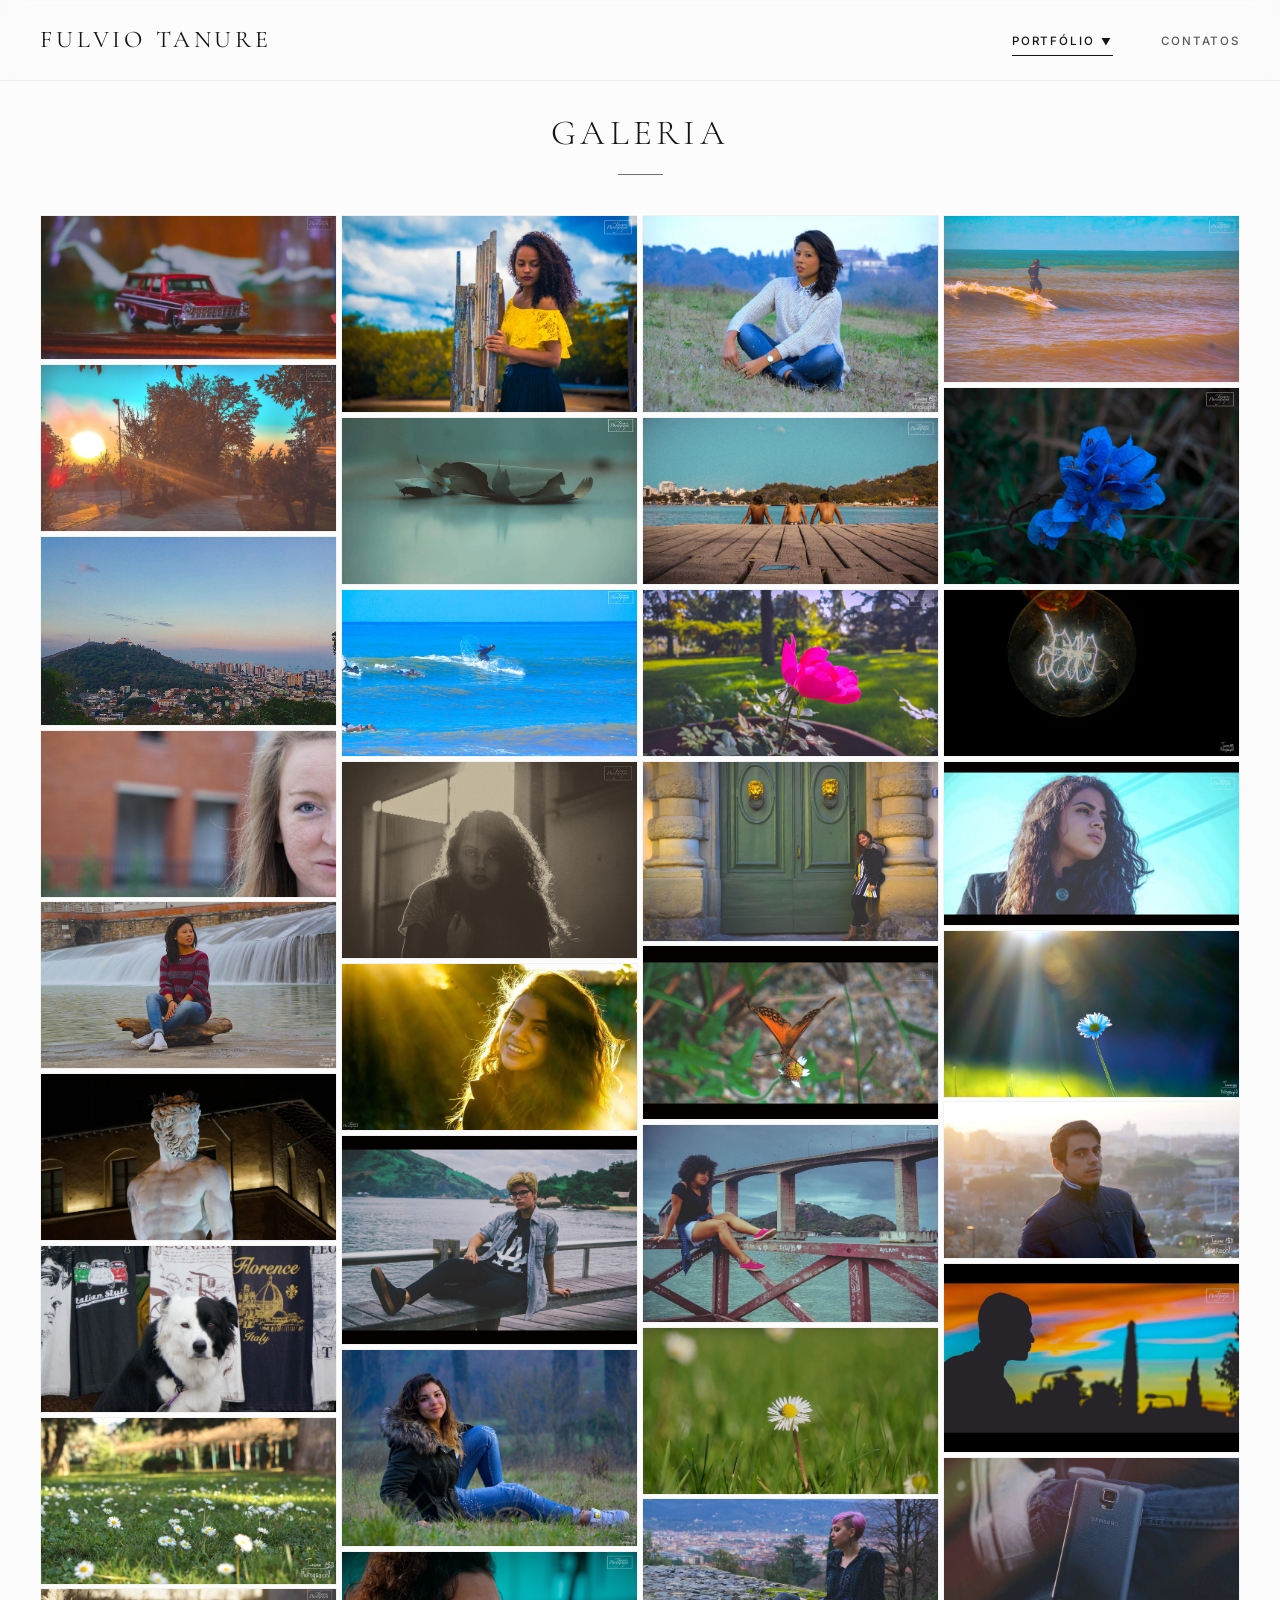
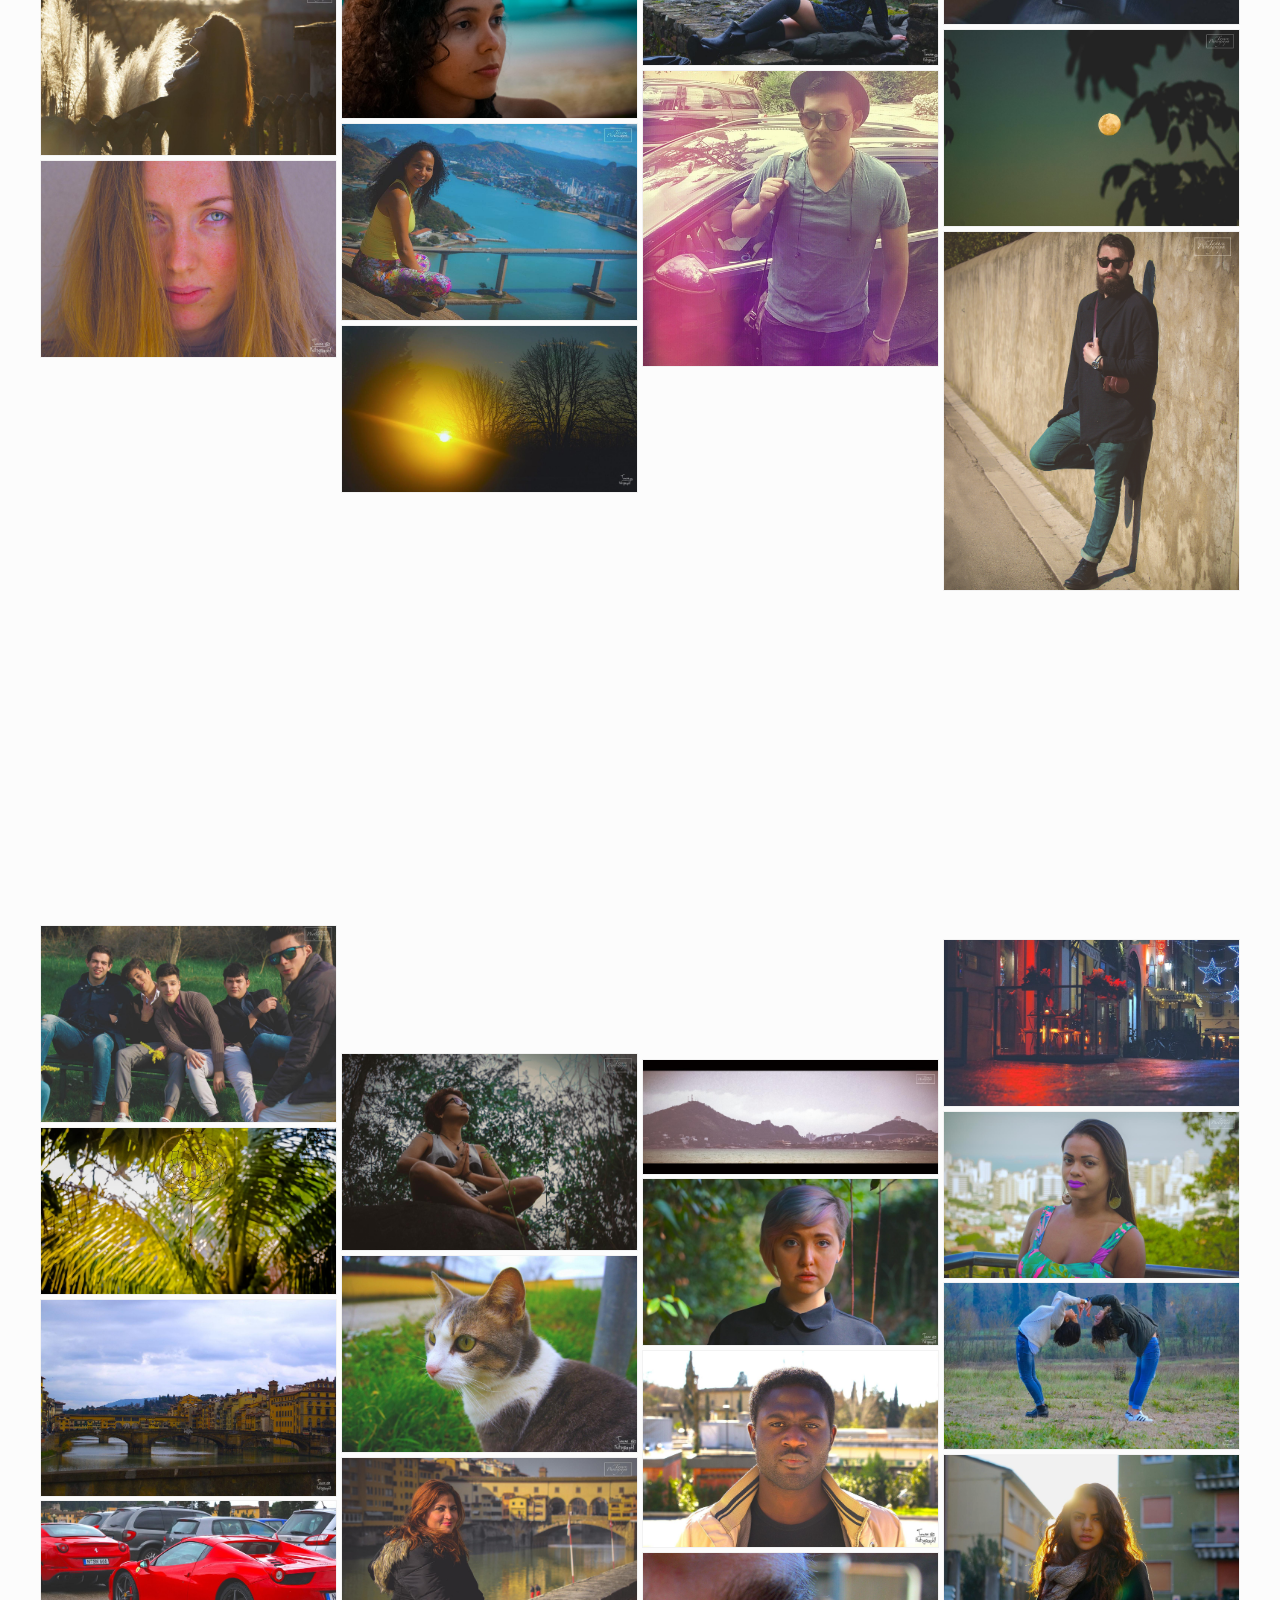
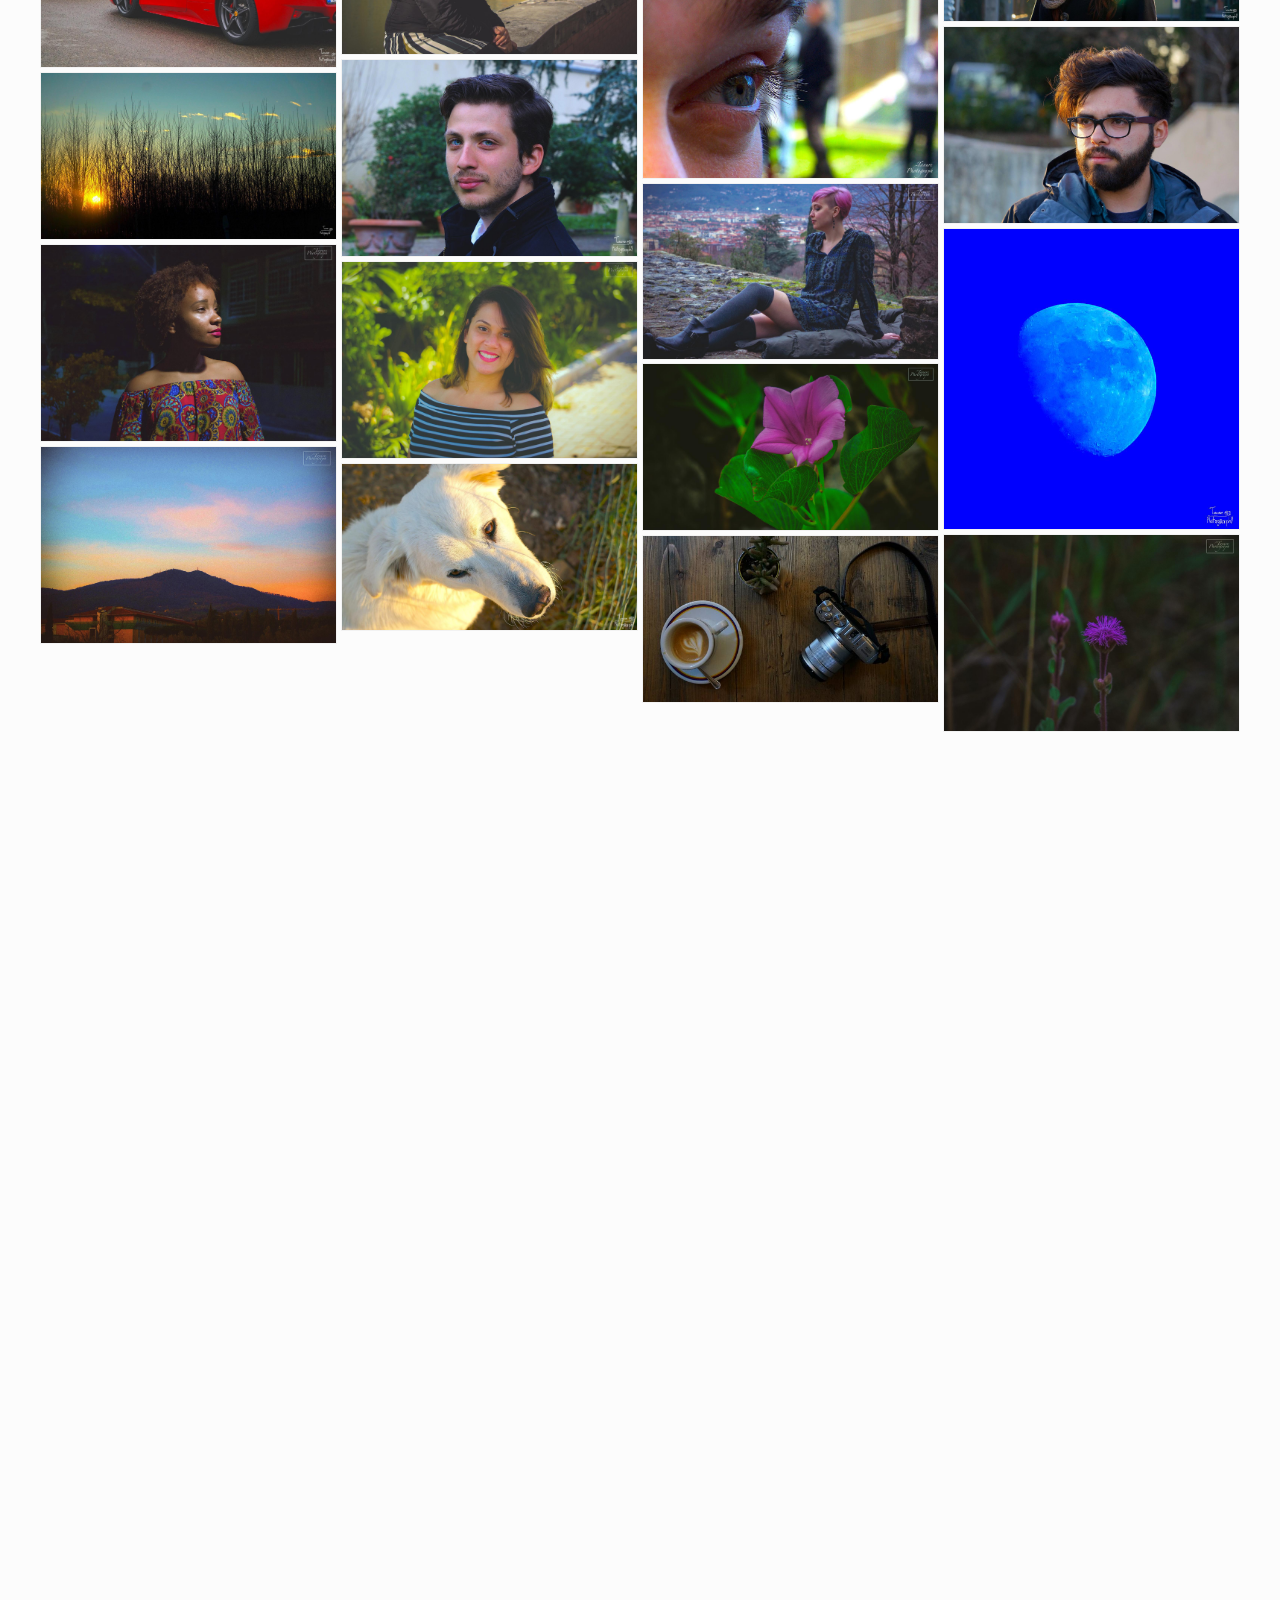
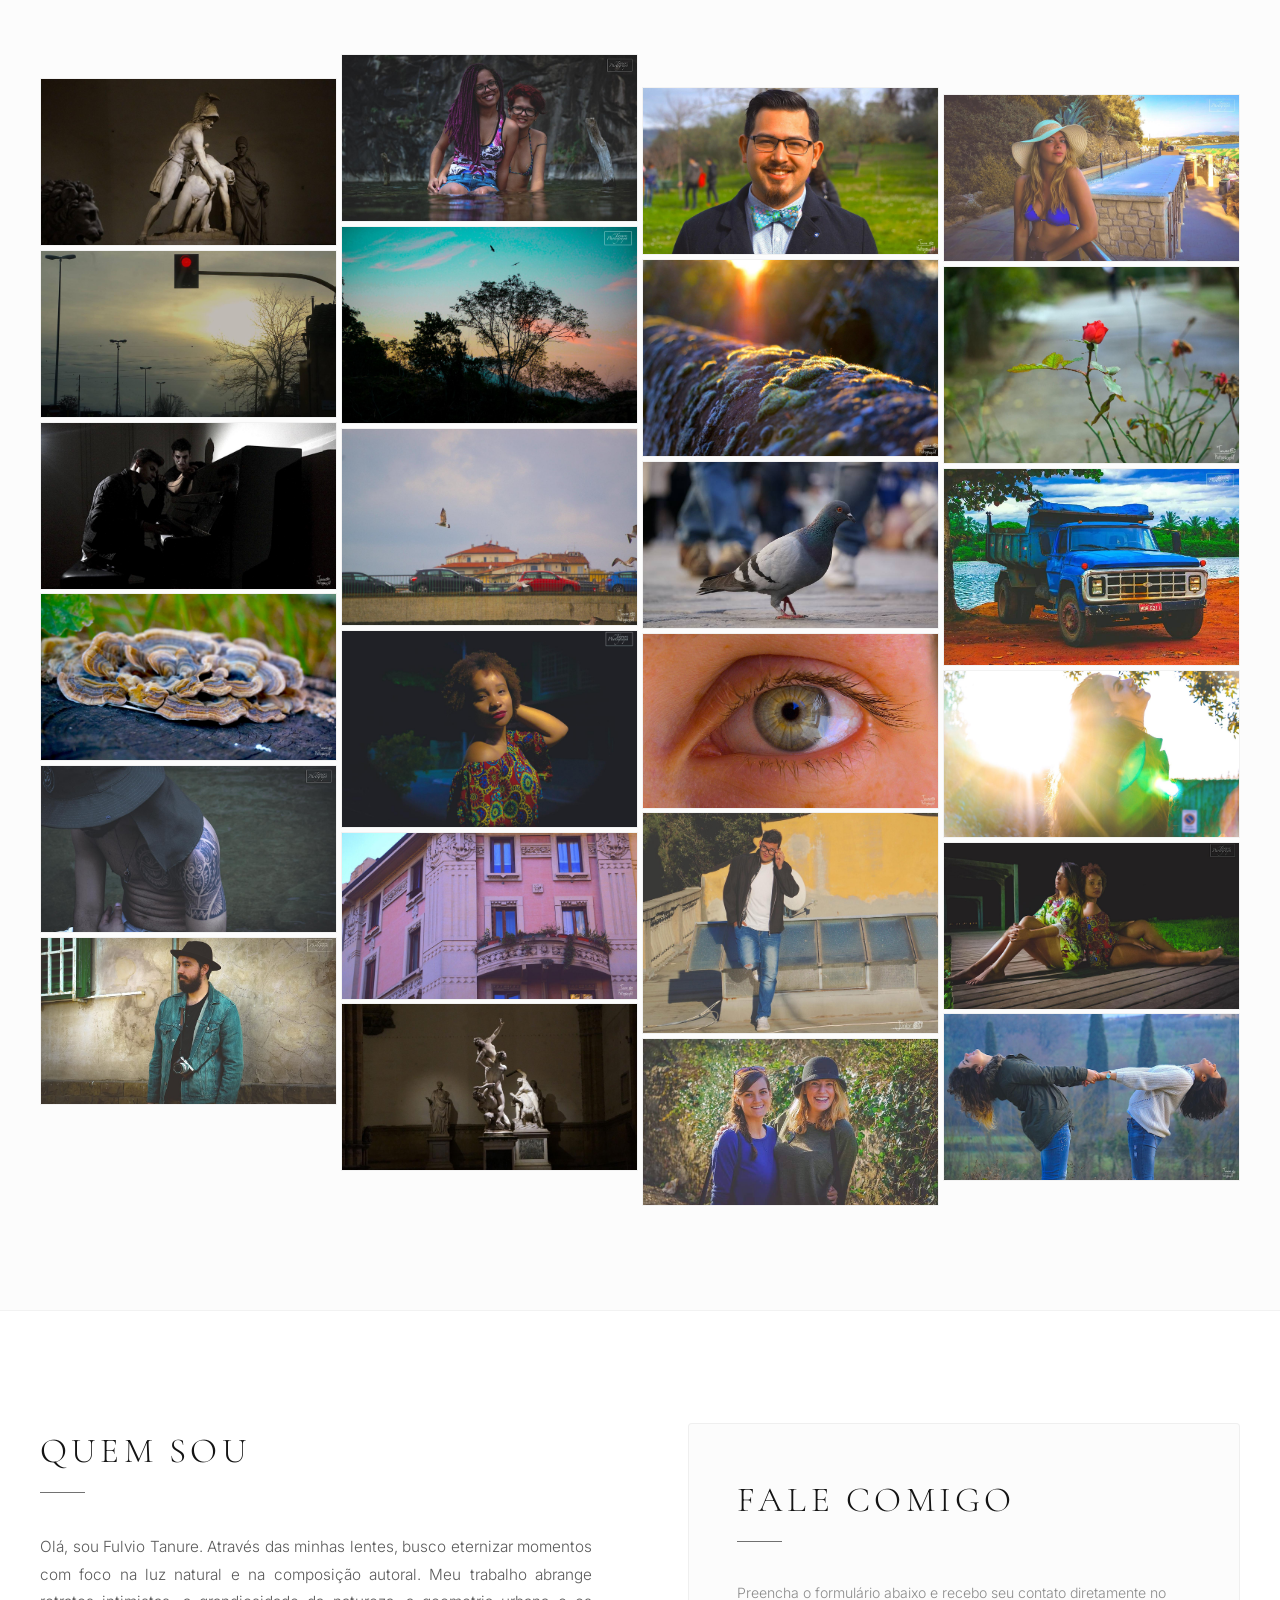
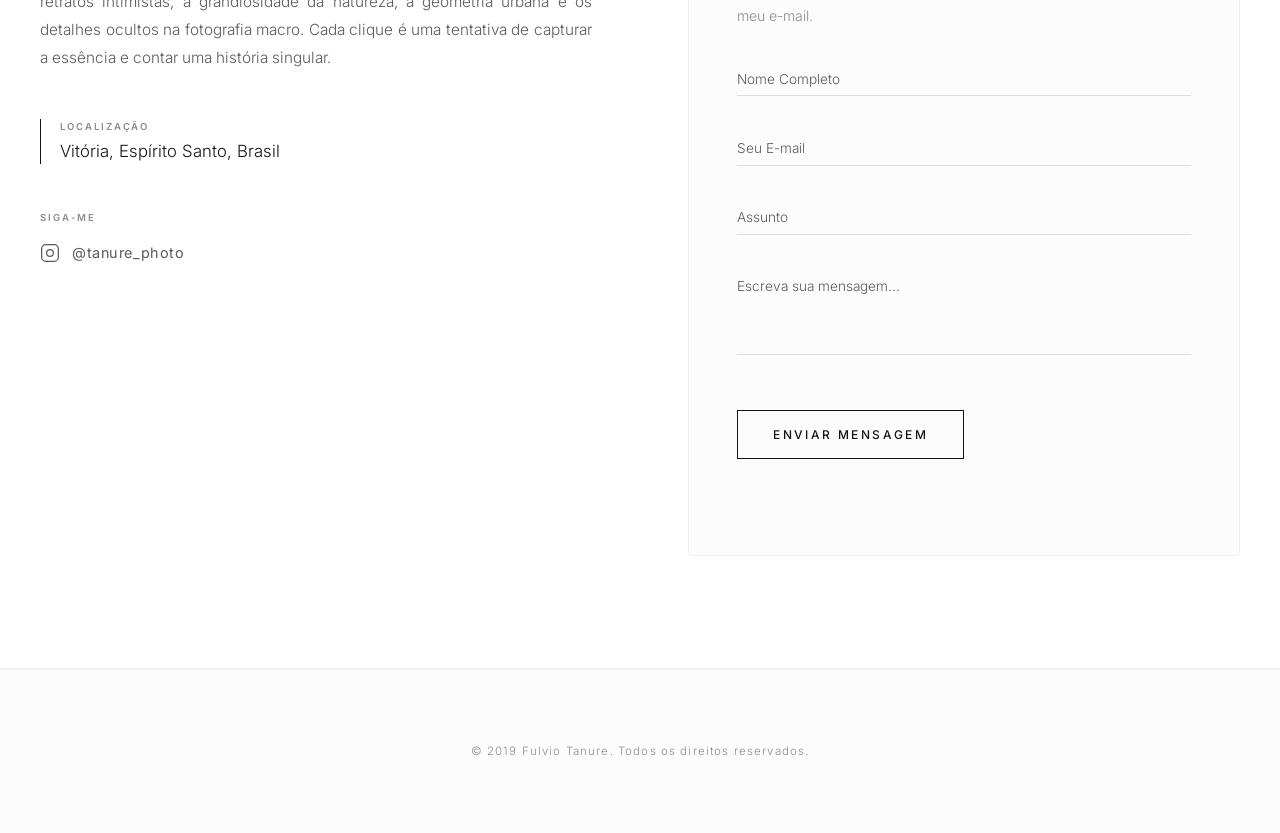
==== PAGINAS/SITE_FOTO/index.html @ 43467696 "feat: initialize portfolio site with photo collections, project assets, and core web pages" ====
<!DOCTYPE html>
<html lang="pt-BR">
<head>
  <meta charset="UTF-8">
  <meta name="viewport" content="width=device-width, initial-scale=1.0">

  <meta name="description" content="Fulvio Tanure | Portfólio de Fotografia — Retratos ao ar livre, ensaios fotográficos e cenas autorais. Fotógrafo profissional em Vitória, Espírito Santo, Brasil.">
  <meta name="keywords" content="fotografia, fulvio tanure, portfolio, retratos externos, ensaio fotográfico, cenas urbanas, natureza, macro, fotógrafo profissional, vitoria, espirito santo">
  <meta name="author" content="Fulvio Tanure">
  <title>Fulvio Tanure | Fotografia</title>
  <link rel="canonical" href="https://fulviotanure.com.br/foto/">

  <!-- Open Graph / Facebook -->
  <meta property="og:type" content="website">
  <meta property="og:url" content="https://fulviotanure.com.br/foto/">
  <meta property="og:title" content="Fulvio Tanure | Portfólio de Fotografia">
  <meta property="og:description" content="Retratos ao ar livre, ensaios fotográficos e cenas autorais em Vitória, Espírito Santo, Brasil.">
  <meta property="og:image" content="https://fulviotanure.com.br/foto/CENAS/arquitetura_moderna_vidro.jpg">

  <!-- Twitter -->
  <meta property="twitter:card" content="summary_large_image">
  <meta property="twitter:url" content="https://fulviotanure.com.br/foto/">
  <meta property="twitter:title" content="Fulvio Tanure | Portfólio de Fotografia">
  <meta property="twitter:description" content="Retratos ao ar livre, ensaios fotográficos e cenas autorais em Vitória, Espírito Santo, Brasil.">
  <meta property="twitter:image" content="https://fulviotanure.com.br/foto/CENAS/arquitetura_moderna_vidro.jpg">

  <!-- Structured Data (JSON-LD) -->
  <script type="application/ld+json">
  {
    "@context": "https://schema.org",
    "@type": "LocalBusiness",
    "name": "Fulvio Tanure | Fotografia",
    "image": "https://fulviotanure.com.br/foto/LOGO.png",
    "url": "https://fulviotanure.com.br/foto/",
    "telephone": "",
    "address": {
      "@type": "PostalAddress",
      "addressLocality": "Vitória",
      "addressRegion": "ES",
      "addressCountry": "BR"
    },
    "geo": {
      "@type": "GeoCoordinates",
      "latitude": -20.3155,
      "longitude": -40.3128
    },
    "sameAs": [
      "https://www.instagram.com/tanure_photo"
    ]
  }
  </script>
  
  <link rel="stylesheet" href="styles.css">
  <link rel="icon" type="image/png" href="LOGO.png">
</head>
<body>



  <!-- Header Fixo com Efeito Glassmorphism Claro -->
  <header>
    <div class="container nav-container">
      <div class="logo-group">
        <div class="logo-text-group">
          <a href="#portfolio" class="logo">FULVIO TANURE</a>
        </div>
      </div>
      
      <!-- Navegação Principal -->
      <nav>
        <ul class="nav-menu" id="navMenu">
          <li class="has-dropdown">
            <a href="#portfolio" class="nav-link active">Portfólio <span class="dropdown-icon">▼</span></a>
            <ul class="dropdown-menu">
              <li><a href="#todos" class="dropdown-link filter-btn" data-filter="todos">Galeria</a></li>
              <li><a href="#retratos" class="dropdown-link filter-btn" data-filter="retratos">Retratos</a></li>
              <li><a href="#cenas" class="dropdown-link filter-btn" data-filter="cenas">Cenas</a></li>
              <li><a href="#ensaios" class="dropdown-link filter-btn" data-filter="ensaios">Ensaios</a></li>
            </ul>
          </li>
          <li><a href="#contatos" class="nav-link">Contatos</a></li>
        </ul>
      </nav>

      <div class="menu-toggle" id="menuToggle" aria-label="Abrir Menu">
        <span></span>
        <span></span>
        <span></span>
      </div>
    </div>
  </header>


  <!-- Seção Galeria Masonry (Portfólio) -->
  <section id="portfolio" class="portfolio-section">
    <div class="container">
      <h2 id="portfolioTitle" class="section-title reveal reveal-up">GALERIA</h2>


      <!-- Container para Botão Voltar do Ensaio -->
      <div id="backButtonContainer" class="back-button-container" style="display: none;"></div>

      <!-- Grid Masonry Dinâmico -->
      <div class="gallery-grid reveal reveal-up" id="galleryGrid">
        <!-- Renderizado dinamicamente via JS -->
      </div>

      <!-- Spinner de Carregamento para Scroll Infinito -->
      <div class="spinner-container" id="spinner">
        <div class="loading-spinner"></div>
      </div>
    </div>
  </section>

  <!-- Seção Quem Sou & Contatos -->
  <section id="contatos" class="contatos-section">
    <div class="container">
      <div class="contatos-grid">
        
        <!-- Bloco de Informações -->
        <div class="info-block reveal reveal-left">
          <h2 class="section-title text-left">QUEM SOU</h2>
          <p class="bio-text">
            Olá, sou Fulvio Tanure. Através das minhas lentes, busco eternizar momentos com foco na luz natural e na composição autoral. Meu trabalho abrange retratos intimistas, a grandiosidade da natureza, a geometria urbana e os detalhes ocultos na fotografia macro. Cada clique é uma tentativa de capturar a essência e contar uma história singular.
          </p>
          <div class="contact-details">
            <div class="detail-item reveal reveal-fade" style="transition-delay: 0.1s;">
              <span class="detail-label">Localização</span>
              <span class="detail-value">Vitória, Espírito Santo, Brasil</span>
            </div>
          </div>

          <!-- Redes Sociais -->
          <div class="social-links reveal reveal-fade" style="transition-delay: 0.2s;">
            <span class="social-label">Siga-me</span>
            <div class="social-icons">
              <a href="https://www.instagram.com/tanure_photo?utm_source=qr&igsh=NGxyaXM0M2txeGo0" target="_blank" rel="noopener noreferrer" class="social-icon" aria-label="Instagram de Fulvio Tanure" id="link-instagram">
                <svg xmlns="http://www.w3.org/2000/svg" viewBox="0 0 24 24" fill="none" stroke="currentColor" stroke-width="1.5" stroke-linecap="round" stroke-linejoin="round">
                  <rect x="2" y="2" width="20" height="20" rx="5" ry="5"/>
                  <circle cx="12" cy="12" r="4"/>
                  <circle cx="17.5" cy="6.5" r="0.5" fill="currentColor" stroke="none"/>
                </svg>
                <span>@tanure_photo</span>
              </a>
            </div>
          </div>
        </div>

        <!-- Bloco do Formulário de Contato -->
        <div class="form-block reveal reveal-right">
          <h2 class="section-title text-left">FALE COMIGO</h2>
          <p class="form-intro">Preencha o formulário abaixo e recebo seu contato diretamente no meu e-mail.</p>
          <form id="contactForm" class="contact-form">
            <div class="form-group">
              <input type="text" id="name" name="name" required placeholder=" ">
              <label for="name">Nome Completo</label>
            </div>
            <div class="form-group">
              <input type="email" id="email" name="email" required placeholder=" ">
              <label for="email">Seu E-mail</label>
            </div>
            <div class="form-group">
              <input type="text" id="subject" name="subject" required placeholder=" ">
              <label for="subject">Assunto</label>
            </div>
            <div class="form-group">
              <textarea id="message" name="message" rows="4" required placeholder=" "></textarea>
              <label for="message">Escreva sua mensagem...</label>
            </div>
            <button type="submit" class="btn-submit">Enviar Mensagem</button>
            <div id="formFeedback" class="form-feedback"></div>
          </form>
        </div>

      </div>
    </div>
  </section>

  <!-- Rodapé Minimalista -->
  <footer>
    <div class="container footer-container">
      <p class="copyright">&copy; 2019 Fulvio Tanure. Todos os direitos reservados.</p>
    </div>
  </footer>

  <!-- Lightbox de Visualização Imersiva Fullscreen -->
  <div id="lightbox" class="lightbox" aria-hidden="true" role="dialog" aria-label="Visualizador de imagem">
    <button class="lightbox-close" aria-label="Fechar lightbox">&times;</button>
    <button class="lightbox-prev" aria-label="Imagem anterior">&#8249;</button>
    <button class="lightbox-next" aria-label="Próxima imagem">&#8250;</button>
    
    <div class="lightbox-content">
      <div class="lightbox-image-wrapper">
        <img src="" alt="" class="lightbox-img">
      </div>
      <div class="lightbox-caption-panel">
        <h3 class="lightbox-caption">Título da Imagem</h3>
        <p class="lightbox-meta">Categoria • 1 de 194</p>
      </div>
    </div>
  </div>

  <!-- Success Modal (Web3Forms AJAX submission feedback) -->
  <div id="successModal" class="success-modal-overlay" aria-hidden="true" role="dialog" aria-labelledby="modalTitle">
    <div class="success-modal-card">
      <div class="success-modal-icon">
        <svg xmlns="http://www.w3.org/2000/svg" width="36" height="36" viewBox="0 0 24 24" fill="none" stroke="currentColor" stroke-width="2" stroke-linecap="round" stroke-linejoin="round">
          <path d="M22 11.08V12a10 10 0 1 1-5.93-9.14"></path>
          <polyline points="22 4 12 14.01 9 11.01"></polyline>
        </svg>
      </div>
      <h3 id="modalTitle">Muito Obrigado!</h3>
      <p id="modalMessage">Sua mensagem foi enviada com sucesso! Entrarei em contato em breve.</p>
      <button type="button" id="closeModalBtn" class="btn-close-modal">Fechar</button>
    </div>
  </div>

  <!-- Banco de dados de fotos e motor JavaScript -->
  <script src="photos_data.js"></script>
  <script src="app.js"></script>
</body>
</html>
---- PAGINAS/SITE_FOTO/styles.css ----
/* 
  FULVIO TANURE | FOTOGRAFIA - Premium Minimalist Museum Light Stylesheet
  Typography: Cormorant Garamond (Serif) & Inter (Sans-serif)
*/

@import url('https://fonts.googleapis.com/css2?family=Cormorant+Garamond:ital,wght@0,300;0,400;0,500;1,300;1,400&family=Inter:wght@300;400;500;600&display=swap');

:root {
  --bg-primary: #fcfcfc;      /* Pure Gallery White */
  --bg-secondary: #ffffff;    /* Solid White */
  --bg-lightbox: rgba(255, 255, 255, 0.98);
  
  --text-primary: #141414;    /* Slate Dark Charcoal */
  --text-secondary: #5a5a5a;  /* Medium Muted Graphite */
  --text-muted: #8c8c8c;      /* Fine Light Gray */
  
  --accent: #141414;          /* Pure Minimalist Slate Black Accent */
  --accent-rgb: 20, 20, 20;
  
  --font-serif: 'Cormorant Garamond', serif;
  --font-sans: 'Inter', sans-serif;
  
  --transition-smooth: all 0.7s cubic-bezier(0.16, 1, 0.3, 1);
  --transition-fast: all 0.25s cubic-bezier(0.25, 0.46, 0.45, 0.94);
  
  --border-thin: 1px solid rgba(0, 0, 0, 0.05);
  --border-accent: 1px solid rgba(20, 20, 20, 0.2);
}

/* --- CSS Reset --- */
*, *::before, *::after {
  box-sizing: border-box;
  margin: 0;
  padding: 0;
}

html {
  scroll-behavior: smooth;
  background-color: var(--bg-primary);
  color: var(--text-primary);
  font-family: var(--font-sans);
  -webkit-font-smoothing: antialiased;
  -moz-osx-font-smoothing: grayscale;
}

body {
  overflow-x: hidden;
  line-height: 1.6;
  font-weight: 300;
}

a {
  color: inherit;
  text-decoration: none;
  transition: var(--transition-fast);
}

ul {
  list-style: none;
}



/* --- Scroll-Reveal Motion Animations --- */
.reveal {
  opacity: 0;
  transition: opacity 0.45s cubic-bezier(0.25, 0.46, 0.45, 0.94), 
              transform 0.45s cubic-bezier(0.25, 0.46, 0.45, 0.94);
  will-change: transform, opacity;
}

.reveal-up {
  transform: translateY(15px);
}

.reveal-left {
  transform: translateX(-35px);
}

.reveal-right {
  transform: translateX(35px);
}

.reveal-fade {
  transform: translateY(0);
}

.reveal.reveal-active {
  opacity: 1 !important;
  transform: translate(0, 0) !important;
}

/* --- Layout Container --- */
.container {
  width: 100%;
  max-width: 1600px;
  margin: 0 auto;
  padding: 0 2.5rem;
}

@media (max-width: 768px) {
  .container {
    padding: 0 1.5rem;
  }
}

/* --- Typography --- */
h1, h2, h3, h4 {
  font-family: var(--font-serif);
  font-weight: 300;
  letter-spacing: 0.04em;
}

.section-title {
  font-size: 2.2rem;
  text-align: center;
  margin-bottom: 2.5rem;
  letter-spacing: 0.12em;
  color: var(--text-primary);
  position: relative;
}

.section-title::after {
  content: '';
  display: block;
  width: 45px;
  height: 1px;
  background-color: var(--accent);
  margin: 0.8rem auto 0;
  opacity: 0.6;
}

.text-left {
  text-align: left !important;
}

.text-left::after {
  margin: 0.8rem 0 0 !important;
}

/* --- Header & Navigation --- */
header {
  position: fixed;
  top: 0;
  left: 0;
  width: 100%;
  z-index: 1000;
  border-bottom: var(--border-thin);
  background-color: rgba(252, 252, 252, 0.8);
  backdrop-filter: blur(14px);
  -webkit-backdrop-filter: blur(14px);
  transition: var(--transition-smooth);
}

header.scrolled {
  background-color: rgba(255, 255, 255, 0.95);
  padding: 0.6rem 0;
  box-shadow: 0 5px 20px rgba(0, 0, 0, 0.02);
}

.nav-container {
  display: flex;
  justify-content: space-between;
  align-items: center;
  height: 80px;
  transition: var(--transition-smooth);
}

header.scrolled .nav-container {
  height: 60px;
}

.logo-group {
  display: flex;
  flex-direction: row;
  align-items: center;
  gap: 0.75rem;
  line-height: 1.1;
}

.logo-group > .back-link {
  display: inline-flex;
  align-items: center;
  justify-content: center;
  width: 32px;
  height: 32px;
  border: 1px solid rgba(20, 20, 20, 0.08);
  border-radius: 50%;
  color: var(--text-secondary);
  background-color: rgba(255, 255, 255, 0.5);
  transition: var(--transition-fast);
  flex-shrink: 0;
}

.logo-group > .back-link svg {
  width: 12px;
  height: 12px;
  stroke: currentColor;
  transition: transform 0.25s cubic-bezier(0.25, 0.46, 0.45, 0.94);
}

.logo-group > .back-link:hover {
  color: var(--text-primary);
  border-color: rgba(20, 20, 20, 0.25);
  background-color: rgba(255, 255, 255, 0.95);
  box-shadow: 0 4px 12px rgba(0, 0, 0, 0.03);
}

.logo-group > .back-link:hover svg {
  transform: translateX(-2px);
}

.logo-group > .logo-text-group {
  display: flex;
  flex-direction: column;
  line-height: 1.1;
}

.logo {
  font-family: var(--font-serif);
  font-size: 1.5rem;
  font-weight: 400;
  letter-spacing: 0.16em;
  color: var(--text-primary);
  text-decoration: none;
}

.logo-sub {
  font-size: 0.58rem;
  font-weight: 600;
  letter-spacing: 0.44em;
  color: var(--accent);
  margin-top: 0.15rem;
}

.nav-menu {
  display: flex;
  gap: 3rem;
}

.nav-link {
  font-size: 0.72rem;
  font-weight: 500;
  letter-spacing: 0.16em;
  text-transform: uppercase;
  color: var(--text-secondary);
  position: relative;
  padding: 0.5rem 0;
}

.nav-link:hover {
  color: var(--text-primary);
}

.nav-link::after {
  content: '';
  position: absolute;
  bottom: 0;
  left: 0;
  width: 100%;
  height: 1px;
  background-color: var(--accent);
  transform: scaleX(0);
  transform-origin: right;
  transition: transform 0.45s cubic-bezier(0.16, 1, 0.3, 1);
}

.nav-link:hover::after,
.nav-link.active::after {
  transform: scaleX(1);
  transform-origin: left;
}

.nav-link.active {
  color: var(--accent);
}

/* Dropdown Menu */
.has-dropdown {
  position: relative;
}

.dropdown-icon {
  font-size: 0.6rem;
  margin-left: 2px;
  vertical-align: middle;
}

.dropdown-menu {
  position: absolute;
  top: 100%;
  left: 50%;
  transform: translateX(-50%) translateY(10px);
  background: rgba(255, 255, 255, 0.95);
  backdrop-filter: blur(10px);
  -webkit-backdrop-filter: blur(10px);
  border: 1px solid rgba(0, 0, 0, 0.05);
  border-radius: 8px;
  box-shadow: 0 10px 25px rgba(0,0,0,0.05);
  padding: 0.5rem 0;
  min-width: 140px;
  opacity: 0;
  visibility: hidden;
  transition: all 0.3s cubic-bezier(0.16, 1, 0.3, 1);
  display: flex;
  flex-direction: column;
}

.has-dropdown:hover .dropdown-menu {
  opacity: 1;
  visibility: visible;
  transform: translateX(-50%) translateY(0);
}

.dropdown-link {
  display: block;
  padding: 0.6rem 1.5rem;
  color: var(--text-secondary);
  text-decoration: none;
  font-size: 0.72rem;
  font-weight: 500;
  letter-spacing: 0.16em;
  text-transform: uppercase;
  text-align: center;
  transition: background-color 0.2s, color 0.2s;
  background: none;
  border: none;
  width: 100%;
  cursor: pointer;
}

.dropdown-link:hover,
.dropdown-link.active {
  background-color: rgba(0, 0, 0, 0.02);
  color: var(--accent);
}

/* Mobile Menu Toggle button */
.menu-toggle {
  display: none;
  flex-direction: column;
  justify-content: space-between;
  width: 22px;
  height: 13px;
  cursor: pointer;
}

.menu-toggle span {
  display: block;
  width: 100%;
  height: 1.5px;
  background-color: var(--text-primary);
  transition: var(--transition-fast);
}

/* --- Hero Section (Full-Screen Carousel Layout) --- */
.hero-section {
  position: relative;
  height: 100vh;
  width: 100%;
  display: flex;
  align-items: center;
  justify-content: center;
  overflow: hidden;
  background-color: #000000;
}

.hero-showcase-side {
  position: absolute;
  top: 0;
  left: 0;
  width: 100%;
  height: 100%;
  z-index: 1;
  opacity: 0;
  animation: fade-in-showcase 1.5s cubic-bezier(0.16, 1, 0.3, 1) 0.2s forwards;
}

@keyframes fade-in-showcase {
  to {
    opacity: 1;
  }
}

.showcase-frame {
  position: relative;
  width: 100%;
  height: 100%;
  overflow: hidden;
  background-color: #000000;
}

/* Dark overlay overlayed on top of slide images for premium readability and contrast */
.showcase-frame::after {
  content: '';
  position: absolute;
  top: 0;
  left: 0;
  width: 100%;
  height: 100%;
  background: linear-gradient(to bottom, rgba(0, 0, 0, 0.35) 0%, rgba(0, 0, 0, 0.5) 100%);
  z-index: 3;
  pointer-events: none;
}

.showcase-slide {
  position: absolute;
  top: 0;
  left: 0;
  width: 100%;
  height: 100%;
  background-size: cover;
  background-position: center;
  opacity: 0;
  transform: scale(1.05);
  transition: opacity 1.5s cubic-bezier(0.16, 1, 0.3, 1), 
              transform 1.5s cubic-bezier(0.16, 1, 0.3, 1);
  z-index: 1;
}

.showcase-slide.active {
  opacity: 1;
  transform: scale(1.0);
  z-index: 2;
}

/* Hero Content Layer */
.hero-container {
  position: relative;
  z-index: 10;
  height: 100%;
  display: flex;
  align-items: center;
  justify-content: center;
}

.hero-split {
  display: flex;
  align-items: center;
  justify-content: center;
  width: 100%;
  height: 100%;
  text-align: center;
}

.hero-text-side {
  max-width: 800px;
  display: flex;
  flex-direction: column;
  align-items: center;
  justify-content: center;
  text-align: center;
}

.hero-title {
  font-size: 5.5rem;
  letter-spacing: 0.15em;
  margin-bottom: 1.5rem;
  font-weight: 300;
  line-height: 1.1;
  opacity: 0;
  transform: translateY(30px);
  animation: fade-up-hero 1.2s cubic-bezier(0.16, 1, 0.3, 1) 0.3s forwards;
  color: #ffffff;
  text-shadow: 0 4px 15px rgba(0, 0, 0, 0.4);
}

@media (max-width: 1200px) {
  .hero-title {
    font-size: 4.2rem;
  }
}

@media (max-width: 768px) {
  .hero-title {
    font-size: 3rem;
    letter-spacing: 0.1em;
  }
}

.hero-subtitle {
  font-size: 1.35rem;
  font-family: var(--font-serif);
  line-height: 1.6;
  letter-spacing: 0.08em;
  color: #fafafa;
  margin-bottom: 3rem;
  max-width: 650px;
  opacity: 0;
  transform: translateY(20px);
  animation: fade-up-hero 1.2s cubic-bezier(0.16, 1, 0.3, 1) 0.6s forwards;
  text-shadow: 0 2px 10px rgba(0, 0, 0, 0.4);
}

@media (max-width: 768px) {
  .hero-subtitle {
    font-size: 1.1rem;
    padding: 0 1rem;
  }
}

.hero-cta {
  opacity: 0;
  transform: translateY(20px);
  animation: fade-up-hero 1.2s cubic-bezier(0.16, 1, 0.3, 1) 0.9s forwards;
}

@keyframes fade-up-hero {
  to {
    opacity: 1;
    transform: none;
  }
}

/* Custom styled CTA button for Hero Section Overlay */
.hero-text-side .btn-primary {
  display: inline-block;
  padding: 0.95rem 2.4rem;
  border: 1px solid #ffffff;
  color: #ffffff;
  font-size: 0.72rem;
  letter-spacing: 0.22em;
  text-transform: uppercase;
  transition: var(--transition-fast);
  background: transparent;
  text-shadow: 0 2px 4px rgba(0, 0, 0, 0.1);
  box-shadow: 0 4px 15px rgba(0, 0, 0, 0.1);
}

.hero-text-side .btn-primary:hover {
  background-color: #ffffff;
  color: #000000;
  box-shadow: 0 10px 30px rgba(255, 255, 255, 0.15);
  text-shadow: none;
}

/* White styled scroll indicator for visibility on dark overlay background */
.scroll-indicator {
  position: absolute;
  bottom: 2rem;
  left: 50%;
  transform: translateX(-50%);
  z-index: 10;
  opacity: 0.7;
  transition: opacity 0.3s;
}

.scroll-indicator:hover {
  opacity: 1;
}

.mouse-icon {
  display: block;
  width: 20px;
  height: 32px;
  border: 1px solid rgba(255, 255, 255, 0.7);
  border-radius: 10px;
  position: relative;
}

.mouse-wheel {
  display: block;
  width: 2px;
  height: 6px;
  background-color: #ffffff;
  border-radius: 1px;
  position: absolute;
  top: 6px;
  left: 50%;
  transform: translateX(-50%);
  animation: scroll-wheel 1.8s infinite;
}

@keyframes scroll-wheel {
  0% {
    top: 6px;
    opacity: 1;
  }
  50% {
    top: 14px;
    opacity: 0;
  }
  100% {
    top: 6px;
    opacity: 1;
  }
}

@keyframes scroll-wheel {
  0% {
    top: 6px;
    opacity: 1;
  }
  50% {
    top: 14px;
    opacity: 0;
  }
  100% {
    top: 6px;
    opacity: 1;
  }
}

/* --- Portfólio Section --- */
.portfolio-section {
  padding: 6.5rem 0;
  background-color: var(--bg-primary);
  border-top: var(--border-thin);
}

/* Filters Menu */
.filter-wrapper {
  margin-bottom: 4rem;
  overflow-x: auto;
  scrollbar-width: none;
}

.filter-wrapper::-webkit-scrollbar {
  display: none;
}

.filter-menu {
  display: flex;
  justify-content: center;
  gap: 1.5rem;
  padding: 0.5rem 0;
  min-width: max-content;
  margin: 0 auto;
}

.filter-btn {
  background: none;
  border: none;
  color: var(--text-secondary);
  font-family: var(--font-sans);
  font-size: 0.72rem;
  font-weight: 500;
  letter-spacing: 0.16em;
  text-transform: uppercase;
  padding: 0.6rem 1.3rem;
  cursor: pointer;
  transition: var(--transition-fast);
  position: relative;
}

.filter-btn::after {
  content: '';
  position: absolute;
  bottom: 0;
  left: 0;
  width: 100%;
  height: 1px;
  background-color: var(--accent);
  transform: scaleX(0);
  transform-origin: right;
  transition: transform 0.45s cubic-bezier(0.16, 1, 0.3, 1);
}

.filter-btn:hover {
  color: var(--text-primary);
}

.filter-btn:hover::after,
.filter-btn.active::after {
  transform: scaleX(1);
  transform-origin: left;
}

.filter-btn.active {
  color: var(--accent);
}

/* Gallery Grid (Flexbox Masonry) */
.gallery-grid {
  display: flex;
  flex-direction: row;
  justify-content: center;
  align-items: flex-start;
  gap: 4px;
  width: 100%;
}

.masonry-col {
  flex: 1;
  display: flex;
  flex-direction: column;
  gap: 4px;
}

@media (max-width: 1200px) {
  .gallery-grid {
    gap: 4px;
  }
  .masonry-col {
    gap: 4px;
  }
}

@media (max-width: 768px) {
  .gallery-grid {
    gap: 4px;
  }
  .masonry-col {
    gap: 4px;
  }
}

/* Gallery Card (Light Theme) */
.gallery-item {
  display: inline-block;
  width: 100%;
  margin-bottom: 0;
  background-color: var(--bg-secondary);
  border: var(--border-thin);
  overflow: hidden;
  cursor: pointer;
  position: relative;
  transition: var(--transition-smooth);
  
  transform: translate3d(0, 0, 0);
  backface-visibility: hidden;
  -webkit-backface-visibility: hidden;
}

@media (max-width: 768px) {
  .gallery-item {
    margin-bottom: 0;
  }
}

.gallery-item:hover {
  transform: translateY(-6px);
  border-color: rgba(20, 20, 20, 0.3);
  box-shadow: 0 15px 35px rgba(0, 0, 0, 0.04);
}

.image-container {
  position: relative;
  width: 100%;
  overflow: hidden;
  background: linear-gradient(90deg, #f3f3f3 25%, #eaeaea 50%, #f3f3f3 75%);
  background-size: 200% 100%;
  animation: shimmer 1.6s infinite linear;
  transition: background 0.4s ease;
}

.image-container.loaded {
  background: none !important;
  animation: none !important;
}

@keyframes shimmer {
  0% {
    background-position: 200% 0;
  }
  100% {
    background-position: -200% 0;
  }
}

.gallery-item img {
  display: block;
  width: 100%;
  height: 100%;
  object-fit: cover;
  opacity: 0;
  transition: opacity 0.5s cubic-bezier(0.25, 0.46, 0.45, 0.94),
              transform 1.2s cubic-bezier(0.16, 1, 0.3, 1);
  transform: scale(1.01);
}

.image-container.loaded img {
  opacity: 1;
}

.gallery-item:hover img {
  transform: scale(1.04);
}

/* Minimalist caption panel revealed on hover with clean light gradient */
.item-overlay {
  position: absolute;
  bottom: 0;
  left: 0;
  width: 100%;
  padding: 1.6rem;
  background: linear-gradient(to top, rgba(255, 255, 255, 0.98) 0%, rgba(255, 255, 255, 0.5) 70%, rgba(255, 255, 255, 0) 100%);
  opacity: 0;
  transform: translateY(8px);
  transition: opacity 0.4s cubic-bezier(0.16, 1, 0.3, 1), 
              transform 0.4s cubic-bezier(0.16, 1, 0.3, 1);
  pointer-events: none;
  z-index: 2;
}

.gallery-item:hover .item-overlay {
  opacity: 1;
  transform: translateY(0);
}

.item-title {
  font-family: var(--font-serif);
  font-size: 1.2rem;
  font-weight: 400;
  color: var(--text-primary);
  margin-bottom: 0.2rem;
  letter-spacing: 0.04em;
}

.item-category {
  font-size: 0.6rem;
  font-weight: 600;
  text-transform: uppercase;
  letter-spacing: 0.16em;
  color: var(--accent);
}

/* Spinner Container */
.spinner-container {
  display: flex;
  justify-content: center;
  align-items: center;
  width: 100%;
  padding: 3rem 0 1rem;
}

.loading-spinner {
  width: 25px;
  height: 25px;
  border: 1px solid rgba(20, 20, 20, 0.15);
  border-top-color: var(--accent);
  border-radius: 50%;
  animation: spin 1s infinite linear;
}

@keyframes spin {
  to {
    transform: rotate(360deg);
  }
}

/* --- Contatos & Quem Sou Section --- */
.contatos-section {
  padding: 7rem 0;
  background-color: var(--bg-secondary);
  border-top: var(--border-thin);
  border-bottom: var(--border-thin);
}

.contatos-grid {
  display: grid;
  grid-template-columns: 1fr 1fr;
  gap: 6rem;
  align-items: start;
}

@media (max-width: 1024px) {
  .contatos-grid {
    grid-template-columns: 1fr;
    gap: 4rem;
  }
}

/* Left Column: Info Block */
.info-block {
  display: flex;
  flex-direction: column;
}

.bio-text {
  font-size: 0.96rem;
  line-height: 1.8;
  color: var(--text-secondary);
  margin-bottom: 3rem;
  text-align: justify;
}

.contact-details {
  display: flex;
  flex-direction: column;
  gap: 1.8rem;
}

.detail-item {
  display: flex;
  flex-direction: column;
  border-left: 1px solid var(--accent);
  padding-left: 1.2rem;
  transition: var(--transition-smooth);
}

.detail-label {
  font-size: 0.6rem;
  font-weight: 600;
  text-transform: uppercase;
  letter-spacing: 0.2em;
  color: var(--text-muted);
  margin-bottom: 0.2rem;
}

.detail-value {
  font-size: 1.05rem;
  color: var(--text-primary);
  font-weight: 300;
}

a.detail-value:hover {
  color: var(--accent);
  transform: translateX(4px);
}

/* Social Links */
.social-links {
  margin-top: 2.8rem;
  display: flex;
  flex-direction: column;
  gap: 1rem;
}

.social-label {
  font-size: 0.6rem;
  font-weight: 600;
  text-transform: uppercase;
  letter-spacing: 0.2em;
  color: var(--text-muted);
}

.social-icons {
  display: flex;
  flex-direction: column;
  gap: 0.8rem;
}

.social-icon {
  display: inline-flex;
  align-items: center;
  gap: 0.75rem;
  color: var(--text-secondary);
  font-size: 0.9rem;
  font-weight: 400;
  letter-spacing: 0.04em;
  transition: var(--transition-fast);
  text-decoration: none;
}

.social-icon svg {
  width: 20px;
  height: 20px;
  flex-shrink: 0;
  transition: var(--transition-fast);
}

.social-icon:hover {
  color: var(--text-primary);
  transform: translateX(4px);
}

/* Form Intro Text */
.form-intro {
  font-size: 0.88rem;
  color: var(--text-muted);
  margin-bottom: 2rem;
  line-height: 1.6;
}

/* Right Column: Form Block (Light Theme) */
.form-block {
  background-color: var(--bg-primary);
  padding: 3rem;
  border: var(--border-thin);
  border-radius: 4px;
}

@media (max-width: 480px) {
  .form-block {
    padding: 1.6rem;
  }
}

.contact-form {
  display: flex;
  flex-direction: column;
  gap: 2rem;
}

.form-group {
  position: relative;
  width: 100%;
}

.contact-form input,
.contact-form textarea {
  width: 100%;
  background: transparent;
  border: none;
  border-bottom: 1px solid rgba(0, 0, 0, 0.12);
  padding: 0.6rem 0;
  font-family: var(--font-sans);
  font-size: 0.9rem;
  color: var(--text-primary);
  outline: none;
  transition: var(--transition-fast);
}

.contact-form textarea {
  resize: none;
}

/* Floating labels */
.form-group label {
  position: absolute;
  top: 0.6rem;
  left: 0;
  font-size: 0.85rem;
  color: var(--text-secondary);
  pointer-events: none;
  transition: var(--transition-fast);
}

.contact-form input:focus ~ label,
.contact-form input:not(:placeholder-shown) ~ label,
.contact-form textarea:focus ~ label,
.contact-form textarea:not(:placeholder-shown) ~ label {
  top: -1.2rem;
  font-size: 0.65rem;
  color: var(--accent);
  letter-spacing: 0.1em;
  text-transform: uppercase;
}

.contact-form input:focus,
.contact-form textarea:focus {
  border-bottom-color: var(--accent);
}

.btn-submit {
  display: inline-block;
  padding: 1rem 2.2rem;
  background-color: transparent;
  border: 1px solid var(--text-primary);
  color: var(--text-primary);
  font-family: var(--font-sans);
  font-size: 0.75rem;
  font-weight: 500;
  letter-spacing: 0.2em;
  text-transform: uppercase;
  cursor: pointer;
  transition: var(--transition-fast);
  align-self: flex-start;
  margin-top: 1rem;
}

.btn-submit:hover {
  background-color: var(--text-primary);
  color: var(--bg-primary);
  box-shadow: 0 10px 25px rgba(0, 0, 0, 0.08);
}

.form-feedback {
  font-size: 0.85rem;
  margin-top: 1rem;
  letter-spacing: 0.05em;
  transition: var(--transition-fast);
}

.form-feedback.success {
  color: #5d7c50;
}

.form-feedback.error {
  color: #ad4b4b;
}

/* --- Footer --- */
footer {
  padding: 4.5rem 0;
  background-color: var(--bg-primary);
  border-top: var(--border-thin);
}

.footer-container {
  display: flex;
  justify-content: center;
  align-items: center;
}

.copyright {
  font-size: 0.72rem;
  letter-spacing: 0.1em;
  color: var(--text-muted);
}

/* --- Lightbox --- */
.lightbox {
  position: fixed;
  top: 0;
  left: 0;
  width: 100vw;
  height: 100vh;
  background-color: var(--bg-lightbox);
  z-index: 2000;
  display: flex;
  flex-direction: column;
  justify-content: center;
  align-items: center;
  opacity: 0;
  pointer-events: none;
  transition: opacity 0.5s cubic-bezier(0.16, 1, 0.3, 1);
  backdrop-filter: blur(15px);
  -webkit-backdrop-filter: blur(15px);
}

.lightbox.open {
  opacity: 1;
  pointer-events: auto;
}

.lightbox-content {
  position: relative;
  display: flex;
  flex-direction: column;
  width: 90%;
  height: 85%;
  justify-content: center;
  align-items: center;
  max-width: 1400px;
}

.lightbox-image-wrapper {
  position: relative;
  width: 100%;
  height: 100%;
  display: flex;
  justify-content: center;
  align-items: center;
  overflow: hidden;
}

.lightbox-img {
  max-width: 100%;
  max-height: 100%;
  object-fit: contain;
  opacity: 0;
  transform: translate3d(0, 0, 0) scale(1);
  transition: opacity 0.4s cubic-bezier(0.16, 1, 0.3, 1);
  box-shadow: 0 20px 60px rgba(0, 0, 0, 0.08);
  backface-visibility: hidden;
  -webkit-backface-visibility: hidden;
  cursor: zoom-in;
  user-select: none;
  -webkit-user-drag: none;
}

.lightbox.open .lightbox-img {
  opacity: 1;
}

.lightbox-caption-panel {
  width: 100%;
  text-align: center;
  padding: 1.5rem 0 0;
}

.lightbox-caption {
  display: none !important;
}

.lightbox-meta {
  font-size: 0.65rem;
  font-weight: 600;
  text-transform: uppercase;
  letter-spacing: 0.2em;
  color: var(--accent);
}

/* Lightbox Controls (Dark Grey icons on White overlay) */
.lightbox-close,
.lightbox-prev,
.lightbox-next {
  position: absolute;
  background: none;
  border: none;
  color: var(--text-primary);
  cursor: pointer;
  opacity: 0.4;
  transition: opacity 0.25s, transform 0.25s;
  z-index: 2100;
  outline: none;
}

.lightbox-close:hover,
.lightbox-prev:hover,
.lightbox-next:hover {
  opacity: 1;
  color: var(--accent);
}

.lightbox-close {
  top: 2rem;
  right: 2rem;
  font-size: 2.5rem;
  font-weight: 200;
}

.lightbox-prev {
  left: 2rem;
  top: 50%;
  transform: translateY(-50%);
  font-size: 4rem;
  font-weight: 100;
}

.lightbox-next {
  right: 2rem;
  top: 50%;
  transform: translateY(-50%);
  font-size: 4rem;
  font-weight: 100;
}

@media (max-width: 768px) {
  .hero-section {
    height: 60vh;
  }
  .scroll-indicator {
    display: none;
  }
  .filter-wrapper {
    overflow-x: visible;
    margin-bottom: 2.5rem;
  }
  .filter-menu {
    min-width: unset;
    flex-wrap: wrap;
    gap: 0.8rem;
  }
  .filter-btn {
    padding: 0.4rem 0.9rem;
    font-size: 0.65rem;
  }
  .lightbox-prev {
    left: 0.5rem;
    font-size: 3rem;
  }
  .lightbox-next {
    right: 0.5rem;
    font-size: 3rem;
  }
  .lightbox-close {
    top: 1rem;
    right: 1.2rem;
    font-size: 2.2rem;
  }
  .lightbox-content {
    height: 75%;
    width: 95%;
  }
  .lightbox-caption {
    font-size: 1.1rem;
  }
}

/* --- Mobile Menu Drawer --- */
@media (max-width: 768px) {
  .menu-toggle {
    display: flex;
  }
  
  .nav-menu {
    position: fixed;
    top: 0;
    right: 0;
    width: 100vw;
    height: 100vh;
    background-color: rgba(255, 255, 255, 0.98);
    backdrop-filter: blur(20px);
    -webkit-backdrop-filter: blur(20px);
    flex-direction: column;
    justify-content: center;
    align-items: center;
    gap: 3rem;
    transform: translateX(100%);
    transition: transform 0.5s cubic-bezier(0.16, 1, 0.3, 1);
    z-index: 999;
  }
  
  .nav-menu.open {
    transform: translateX(0);
  }
  
  .nav-link {
    font-size: 1.1rem;
    letter-spacing: 0.25em;
  }
  
  .menu-toggle.open span:nth-child(1) {
    transform: translateY(5px) rotate(45deg);
  }
  
  .menu-toggle.open span:nth-child(2) {
    opacity: 0;
  }
  
  .menu-toggle.open span:nth-child(3) {
    transform: translateY(-5px) rotate(-45deg);
  }
}

/* --- Album Cards View for Ensaios --- */
.gallery-grid.album-view {
  column-count: unset !important;
  display: grid !important;
  grid-template-columns: repeat(2, minmax(280px, 1fr)) !important;
  gap: 4rem !important;
  max-width: 900px;
  margin: 0 auto;
}

@media (max-width: 768px) {
  .gallery-grid.album-view {
    grid-template-columns: 1fr !important;
    gap: 2.5rem !important;
    max-width: 400px;
  }
}

.album-card {
  display: flex;
  flex-direction: column;
  cursor: pointer;
  transition: var(--transition-smooth);
}

.album-cover-container {
  width: 100%;
  aspect-ratio: 3/4;
  overflow: hidden;
  border: var(--border-thin);
  background-color: #f7f7f7;
  position: relative;
  transition: var(--transition-smooth);
}

.album-card:hover .album-cover-container {
  transform: translateY(-6px);
  border-color: rgba(20, 20, 20, 0.3);
  box-shadow: 0 15px 35px rgba(0, 0, 0, 0.04);
}

.album-cover-container img {
  width: 100%;
  height: 100%;
  object-fit: cover;
  transition: transform 1.2s cubic-bezier(0.16, 1, 0.3, 1);
  transform: scale(1.01);
}

.album-card:hover .album-cover-container img {
  transform: scale(1.05);
}

.album-info {
  text-align: center;
  padding: 1.5rem 0 0;
}

.album-title {
  font-family: var(--font-serif);
  font-size: 1.6rem;
  font-weight: 300;
  letter-spacing: 0.1em;
  color: var(--text-primary);
  margin-bottom: 0.3rem;
  text-transform: uppercase;
}

.album-count {
  font-size: 0.65rem;
  font-weight: 600;
  text-transform: uppercase;
  letter-spacing: 0.16em;
  color: var(--text-muted);
}

/* Back Button for photoshoots */
.back-button-container {
  margin-bottom: 3rem;
  display: flex;
  justify-content: flex-start;
  width: 100%;
}

.btn-back {
  background: none;
  border: none;
  font-family: var(--font-sans);
  font-size: 0.72rem;
  font-weight: 600;
  text-transform: uppercase;
  letter-spacing: 0.16em;
  color: var(--text-secondary);
  cursor: pointer;
  padding: 0.5rem 0;
  display: flex;
  align-items: center;
  gap: 0.5rem;
  transition: var(--transition-fast);
}

.btn-back:hover {
  color: var(--text-primary);
  transform: translateX(-4px);
}

/* --- Success Modal (Minimalist Light Theme) --- */
.success-modal-overlay {
  position: fixed;
  top: 0;
  left: 0;
  width: 100vw;
  height: 100vh;
  background-color: rgba(255, 255, 255, 0.95);
  backdrop-filter: blur(10px);
  -webkit-backdrop-filter: blur(10px);
  z-index: 2500;
  display: flex;
  align-items: center;
  justify-content: center;
  opacity: 0;
  pointer-events: none;
  transition: opacity 0.4s cubic-bezier(0.16, 1, 0.3, 1);
}

.success-modal-overlay.open {
  opacity: 1;
  pointer-events: auto;
}

.success-modal-card {
  background-color: var(--bg-secondary);
  border: var(--border-accent);
  padding: 3.5rem 2.5rem;
  max-width: 420px;
  width: 90%;
  text-align: center;
  display: flex;
  flex-direction: column;
  align-items: center;
  gap: 1.5rem;
  box-shadow: 0 30px 70px rgba(0, 0, 0, 0.05);
  transform: scale(0.92);
  transition: transform 0.4s cubic-bezier(0.16, 1, 0.3, 1);
}

.success-modal-overlay.open .success-modal-card {
  transform: scale(1);
}

.success-modal-icon {
  width: 64px;
  height: 64px;
  border-radius: 50%;
  border: 1px solid rgba(20, 20, 20, 0.1);
  display: flex;
  align-items: center;
  justify-content: center;
  color: #22c55e;
  margin-bottom: 0.5rem;
}

.success-modal-card h3 {
  font-family: var(--font-serif);
  font-size: 1.8rem;
  color: var(--text-primary);
  letter-spacing: 0.04em;
  margin: 0;
}

.success-modal-card p {
  font-size: 0.9rem;
  color: var(--text-secondary);
  line-height: 1.6;
  margin: 0;
}

.btn-close-modal {
  display: inline-block;
  width: 100%;
  padding: 0.85rem 2rem;
  background-color: var(--accent);
  color: var(--bg-primary);
  border: 1px solid var(--accent);
  font-family: var(--font-sans);
  font-size: 0.72rem;
  font-weight: 500;
  letter-spacing: 0.16em;
  text-transform: uppercase;
  cursor: pointer;
  transition: var(--transition-fast);
  margin-top: 0.5rem;
}

.btn-close-modal:hover {
  background-color: transparent;
  color: var(--accent);
  box-shadow: 0 8px 20px rgba(0, 0, 0, 0.04);
}
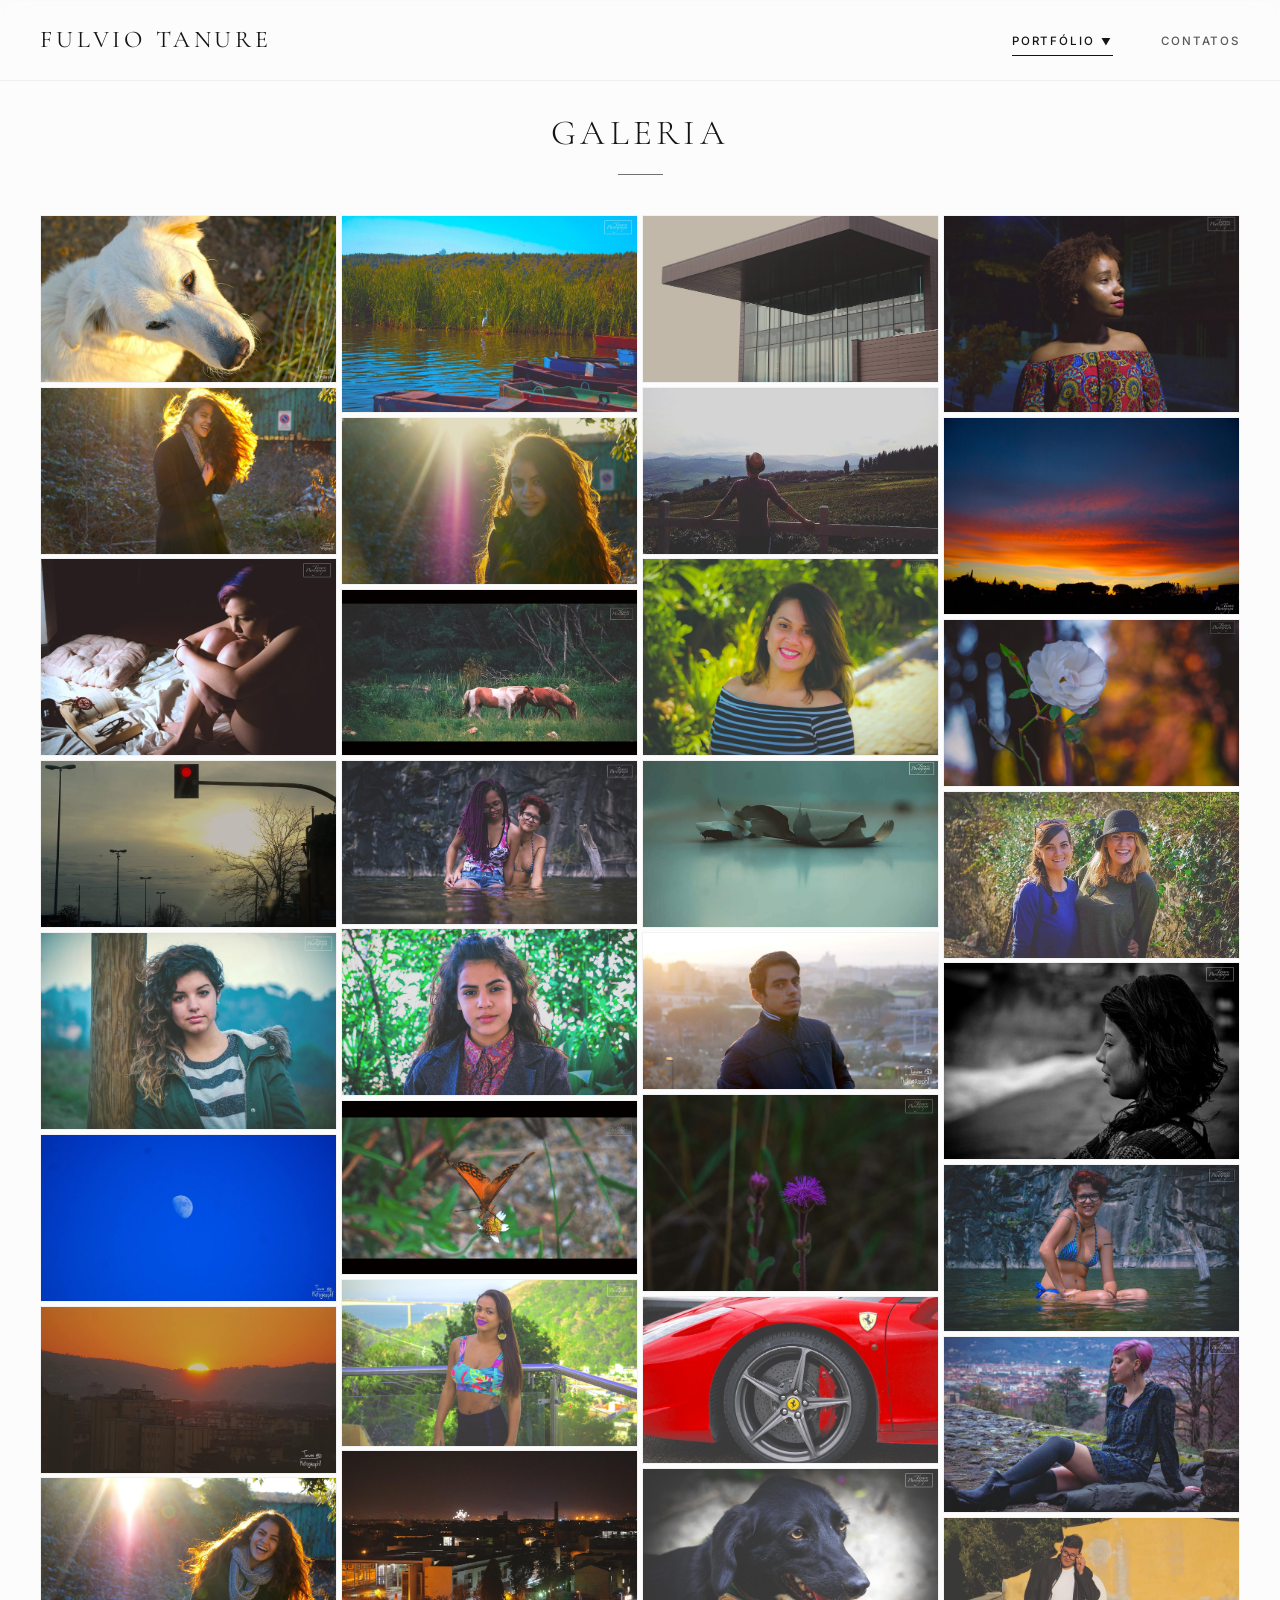
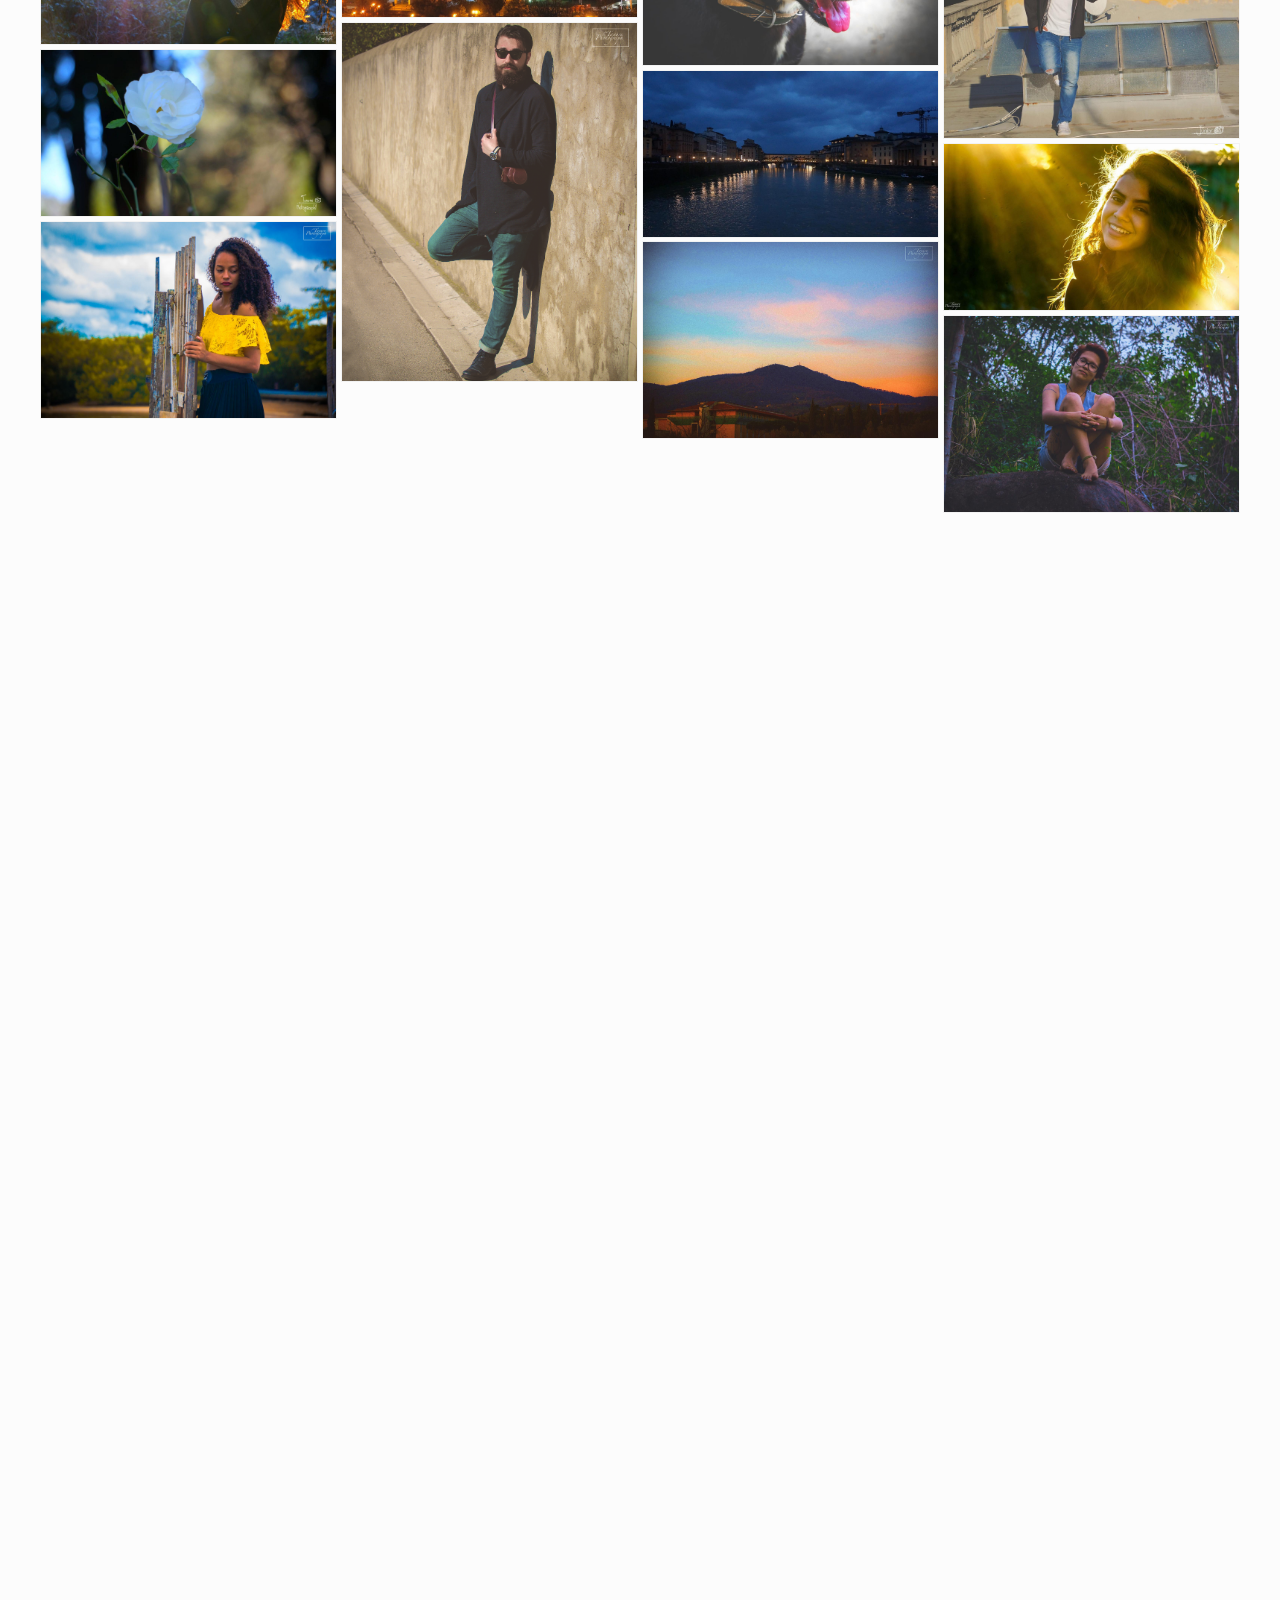
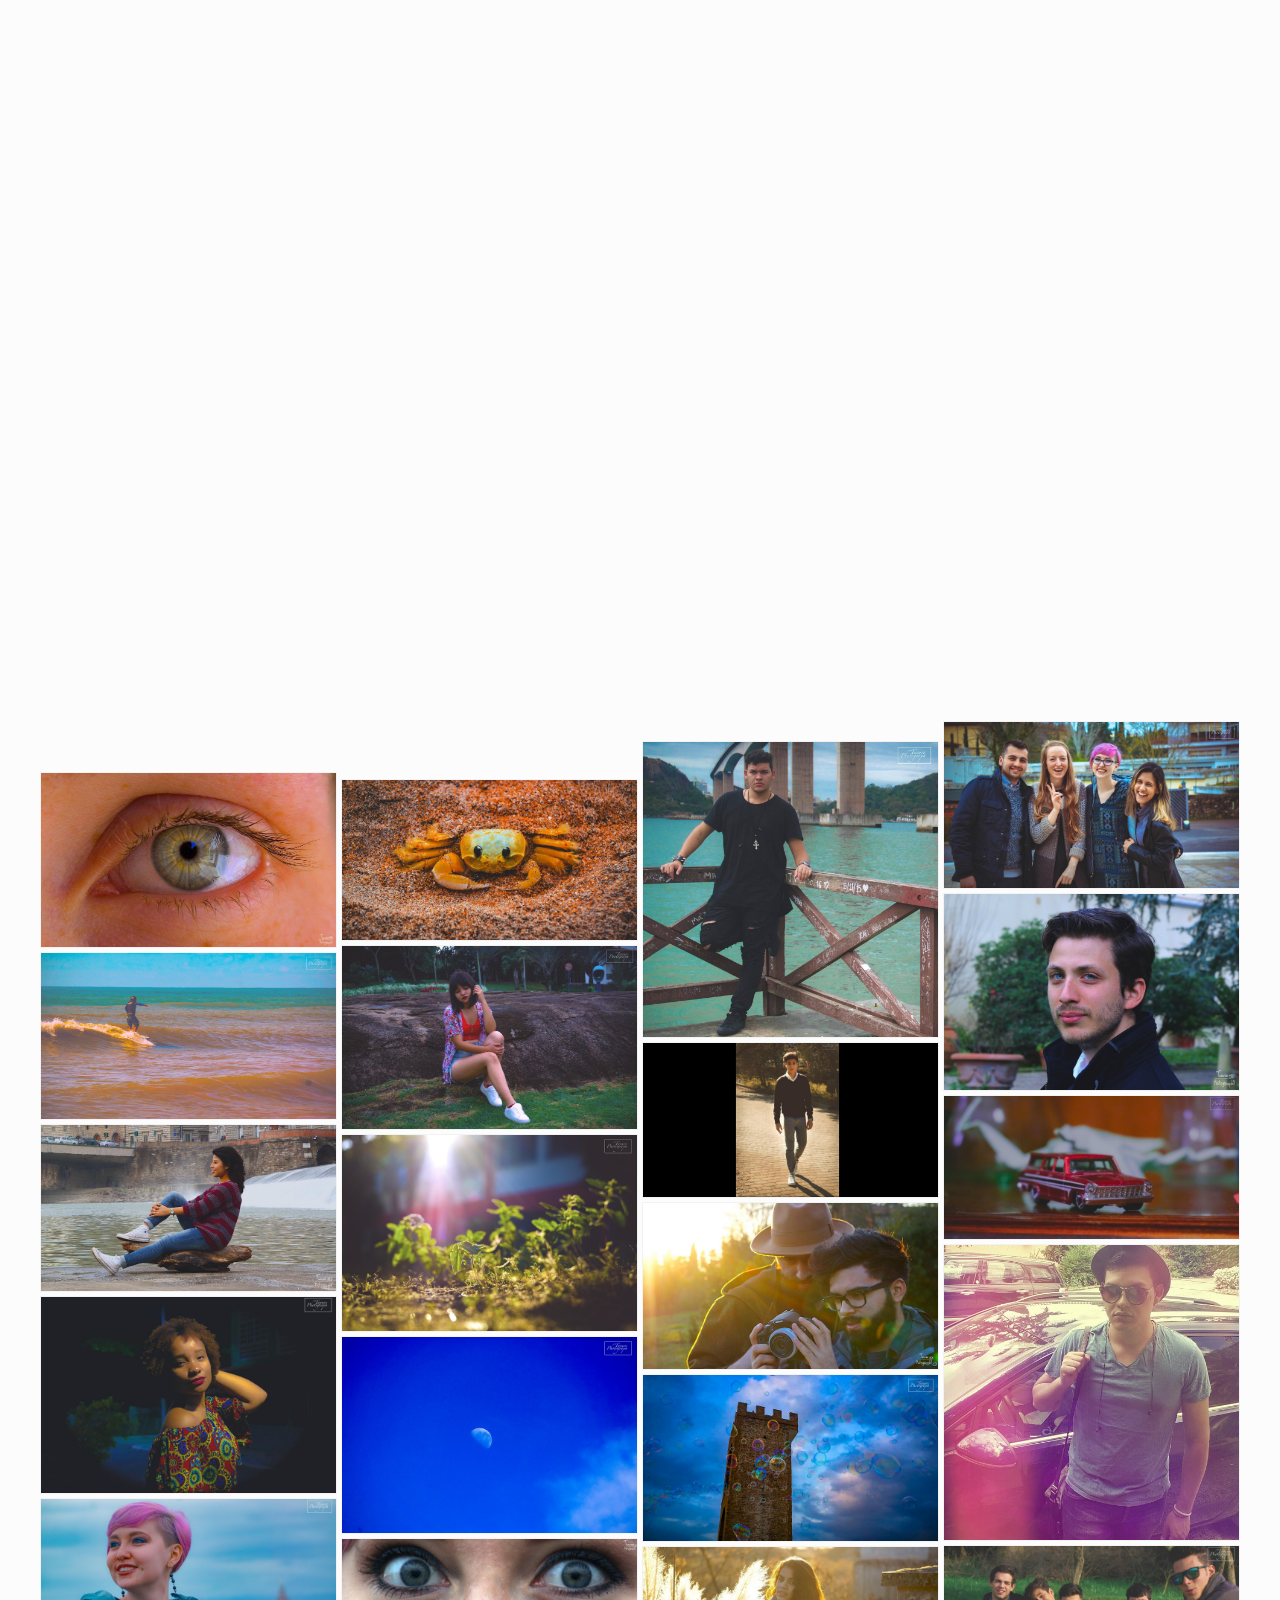
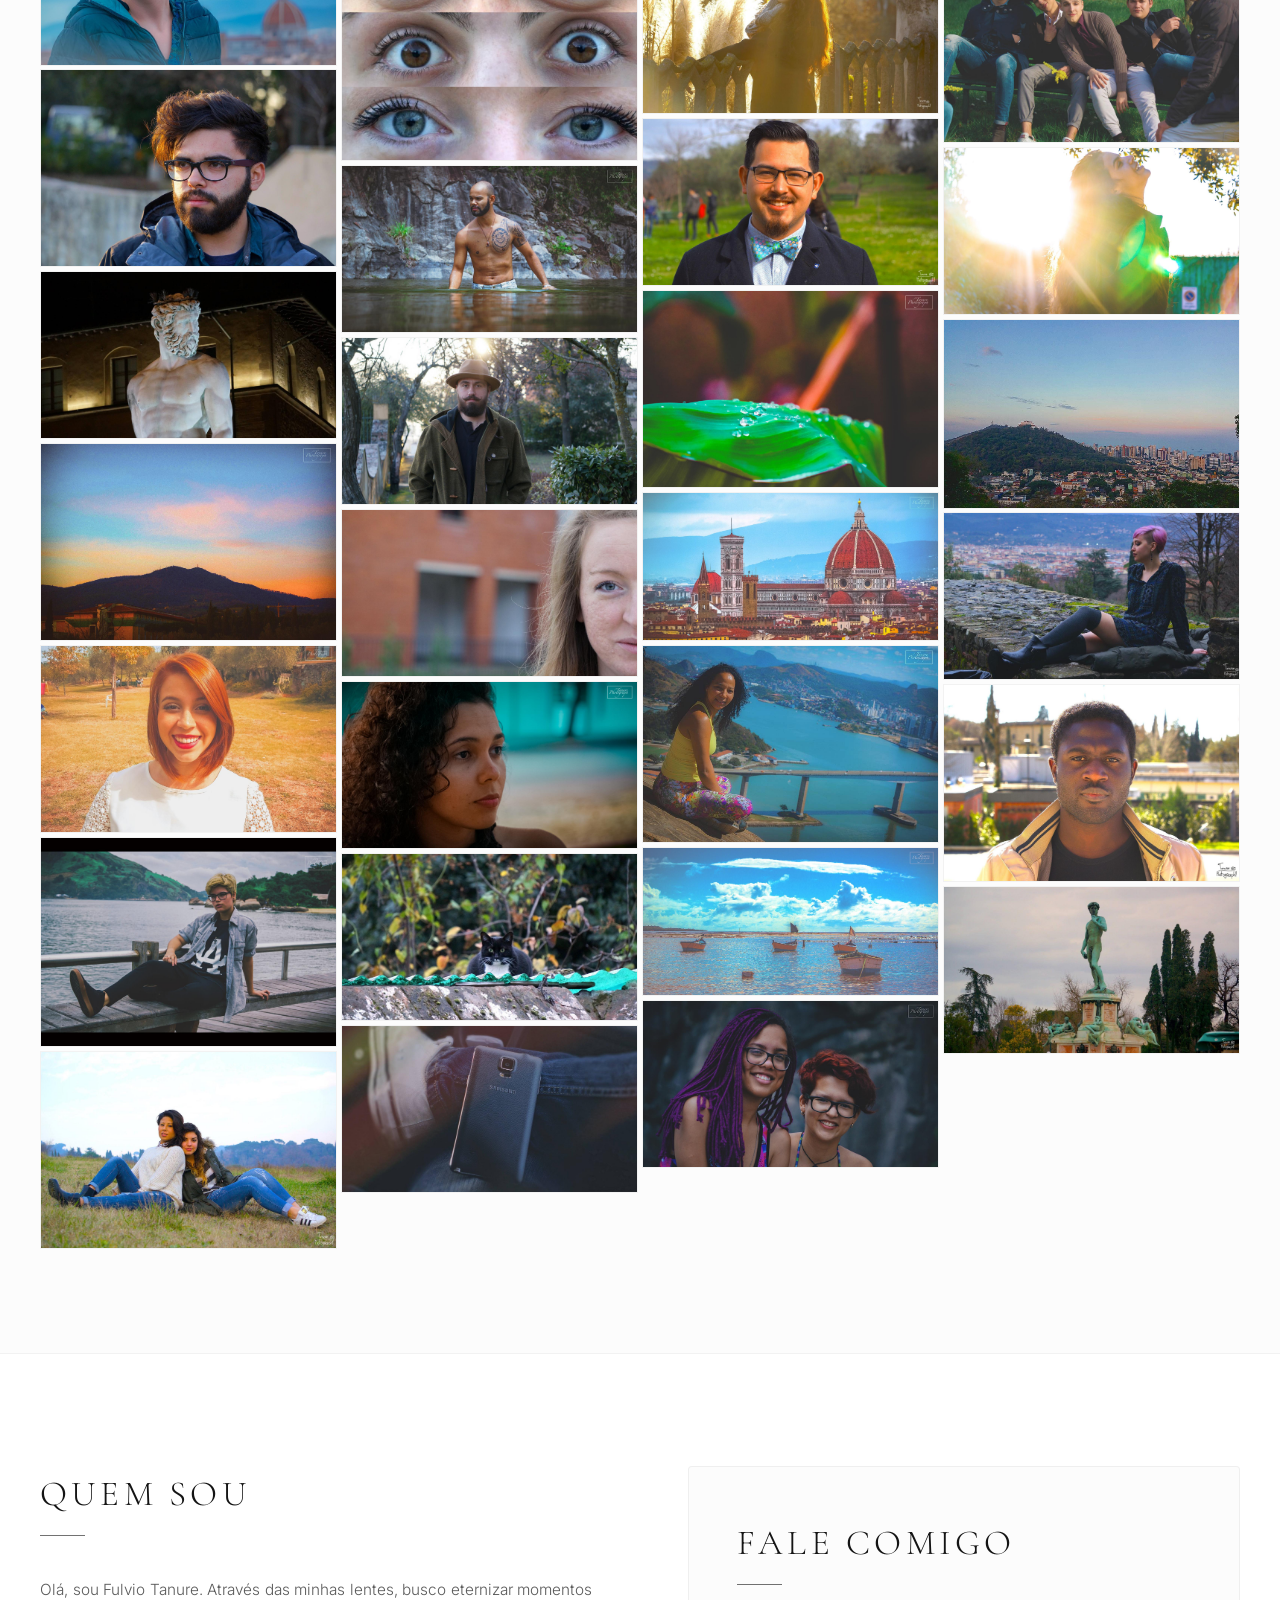
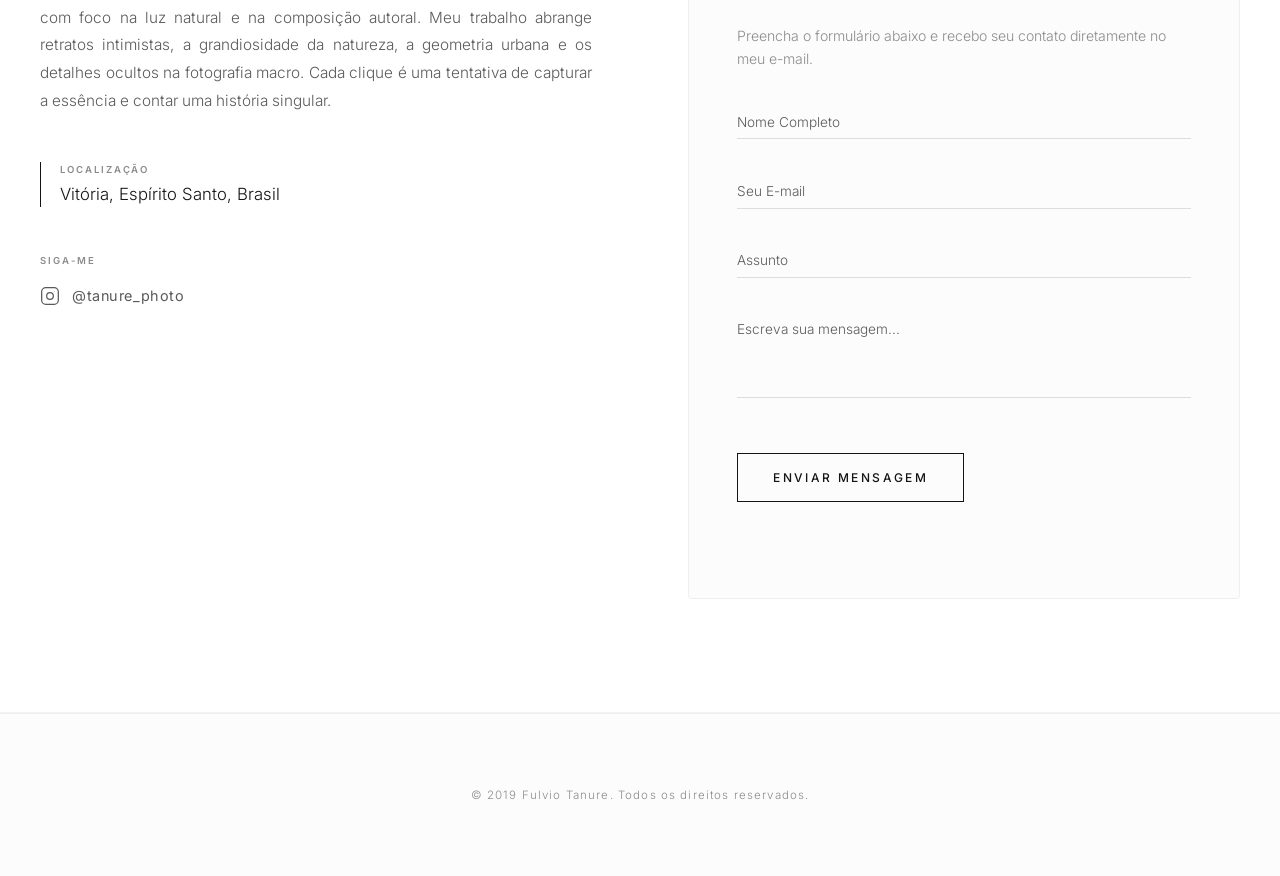
==== commit 7499855a: "feat(routing): update URLs to clean paths /fotografia and /wmacro" ====
--- a/PAGINAS/SITE_FOTO/index.html
+++ b/PAGINAS/SITE_FOTO/index.html
@@ -8,21 +8,21 @@
   <meta name="keywords" content="fotografia, fulvio tanure, portfolio, retratos externos, ensaio fotográfico, cenas urbanas, natureza, macro, fotógrafo profissional, vitoria, espirito santo">
   <meta name="author" content="Fulvio Tanure">
   <title>Fulvio Tanure | Fotografia</title>
-  <link rel="canonical" href="https://fulviotanure.com.br/foto/">
+  <link rel="canonical" href="https://fulviotanure.com.br/fotografia">
 
   <!-- Open Graph / Facebook -->
   <meta property="og:type" content="website">
-  <meta property="og:url" content="https://fulviotanure.com.br/foto/">
+  <meta property="og:url" content="https://fulviotanure.com.br/fotografia">
   <meta property="og:title" content="Fulvio Tanure | Portfólio de Fotografia">
   <meta property="og:description" content="Retratos ao ar livre, ensaios fotográficos e cenas autorais em Vitória, Espírito Santo, Brasil.">
-  <meta property="og:image" content="https://fulviotanure.com.br/foto/CENAS/arquitetura_moderna_vidro.jpg">
+  <meta property="og:image" content="https://fulviotanure.com.br/PAGINAS/SITE_FOTO/CENAS/arquitetura_moderna_vidro.jpg">
 
   <!-- Twitter -->
   <meta property="twitter:card" content="summary_large_image">
-  <meta property="twitter:url" content="https://fulviotanure.com.br/foto/">
+  <meta property="twitter:url" content="https://fulviotanure.com.br/fotografia">
   <meta property="twitter:title" content="Fulvio Tanure | Portfólio de Fotografia">
   <meta property="twitter:description" content="Retratos ao ar livre, ensaios fotográficos e cenas autorais em Vitória, Espírito Santo, Brasil.">
-  <meta property="twitter:image" content="https://fulviotanure.com.br/foto/CENAS/arquitetura_moderna_vidro.jpg">
+  <meta property="twitter:image" content="https://fulviotanure.com.br/PAGINAS/SITE_FOTO/CENAS/arquitetura_moderna_vidro.jpg">
 
   <!-- Structured Data (JSON-LD) -->
   <script type="application/ld+json">
@@ -30,8 +30,8 @@
     "@context": "https://schema.org",
     "@type": "LocalBusiness",
     "name": "Fulvio Tanure | Fotografia",
-    "image": "https://fulviotanure.com.br/foto/LOGO.png",
-    "url": "https://fulviotanure.com.br/foto/",
+    "image": "https://fulviotanure.com.br/PAGINAS/SITE_FOTO/LOGO.png",
+    "url": "https://fulviotanure.com.br/fotografia",
     "telephone": "",
     "address": {
       "@type": "PostalAddress",
--- a/PAGINAS/SITE_FOTO/styles.css
+++ b/PAGINAS/SITE_FOTO/styles.css
@@ -1278,7 +1278,9 @@
     flex-direction: column;
     justify-content: center;
     align-items: center;
-    gap: 3rem;
+    gap: 2rem;
+    padding: 4rem 1.5rem 2rem;
+    overflow-y: auto;
     transform: translateX(100%);
     transition: transform 0.5s cubic-bezier(0.16, 1, 0.3, 1);
     z-index: 999;
@@ -1291,6 +1293,50 @@
   .nav-link {
     font-size: 1.1rem;
     letter-spacing: 0.25em;
+  }
+
+  .has-dropdown {
+    display: flex;
+    flex-direction: column;
+    align-items: center;
+    width: 100%;
+  }
+
+  .dropdown-icon {
+    display: none;
+  }
+
+  .dropdown-menu {
+    position: static;
+    opacity: 1;
+    visibility: visible;
+    transform: none;
+    box-shadow: none;
+    border: none;
+    background: transparent;
+    display: flex;
+    flex-direction: column;
+    align-items: center;
+    gap: 1.1rem;
+    margin-top: 1.2rem;
+    padding: 0;
+    width: 100%;
+  }
+
+  .dropdown-link {
+    font-size: 0.85rem;
+    letter-spacing: 0.2em;
+    color: var(--text-secondary);
+    padding: 0.3rem 1rem;
+    opacity: 0.85;
+    transition: opacity 0.2s, color 0.2s;
+  }
+
+  .dropdown-link:hover,
+  .dropdown-link.active {
+    opacity: 1;
+    color: var(--text-primary);
+    font-weight: 600;
   }
   
   .menu-toggle.open span:nth-child(1) {
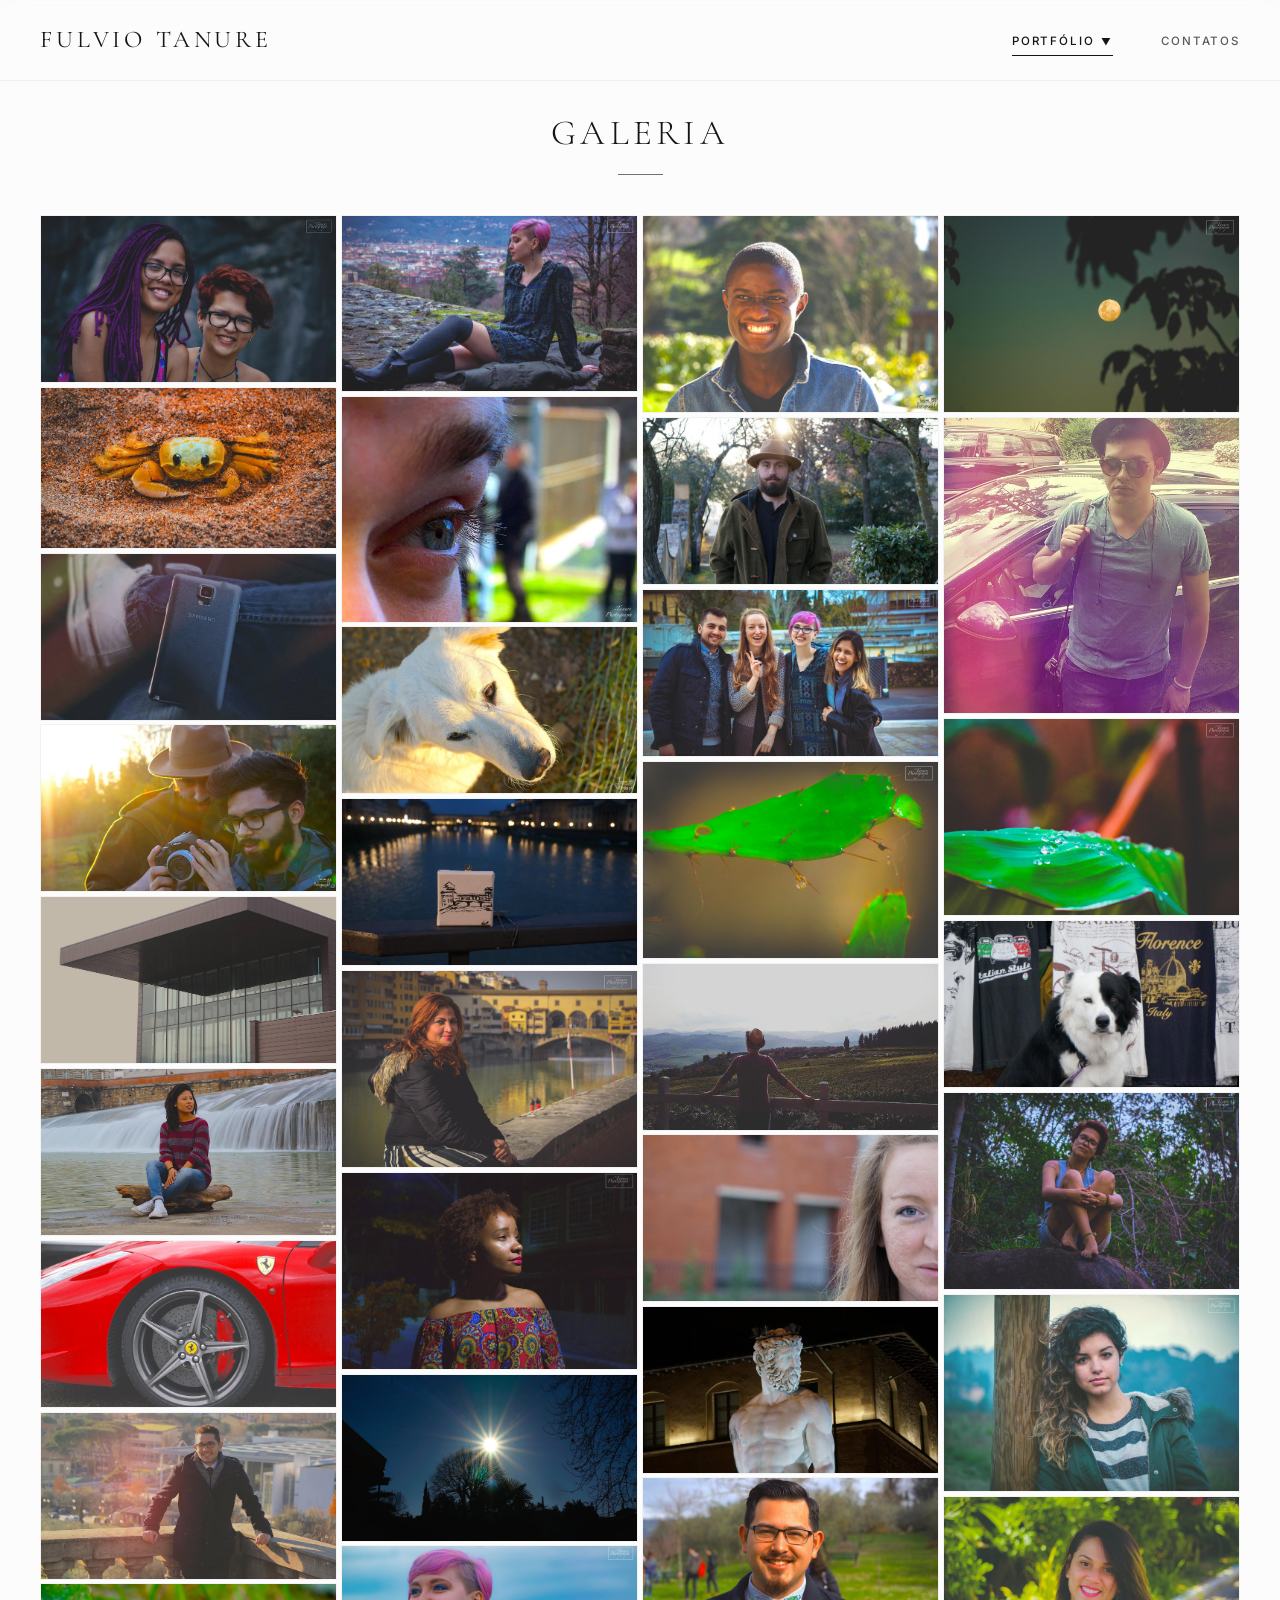
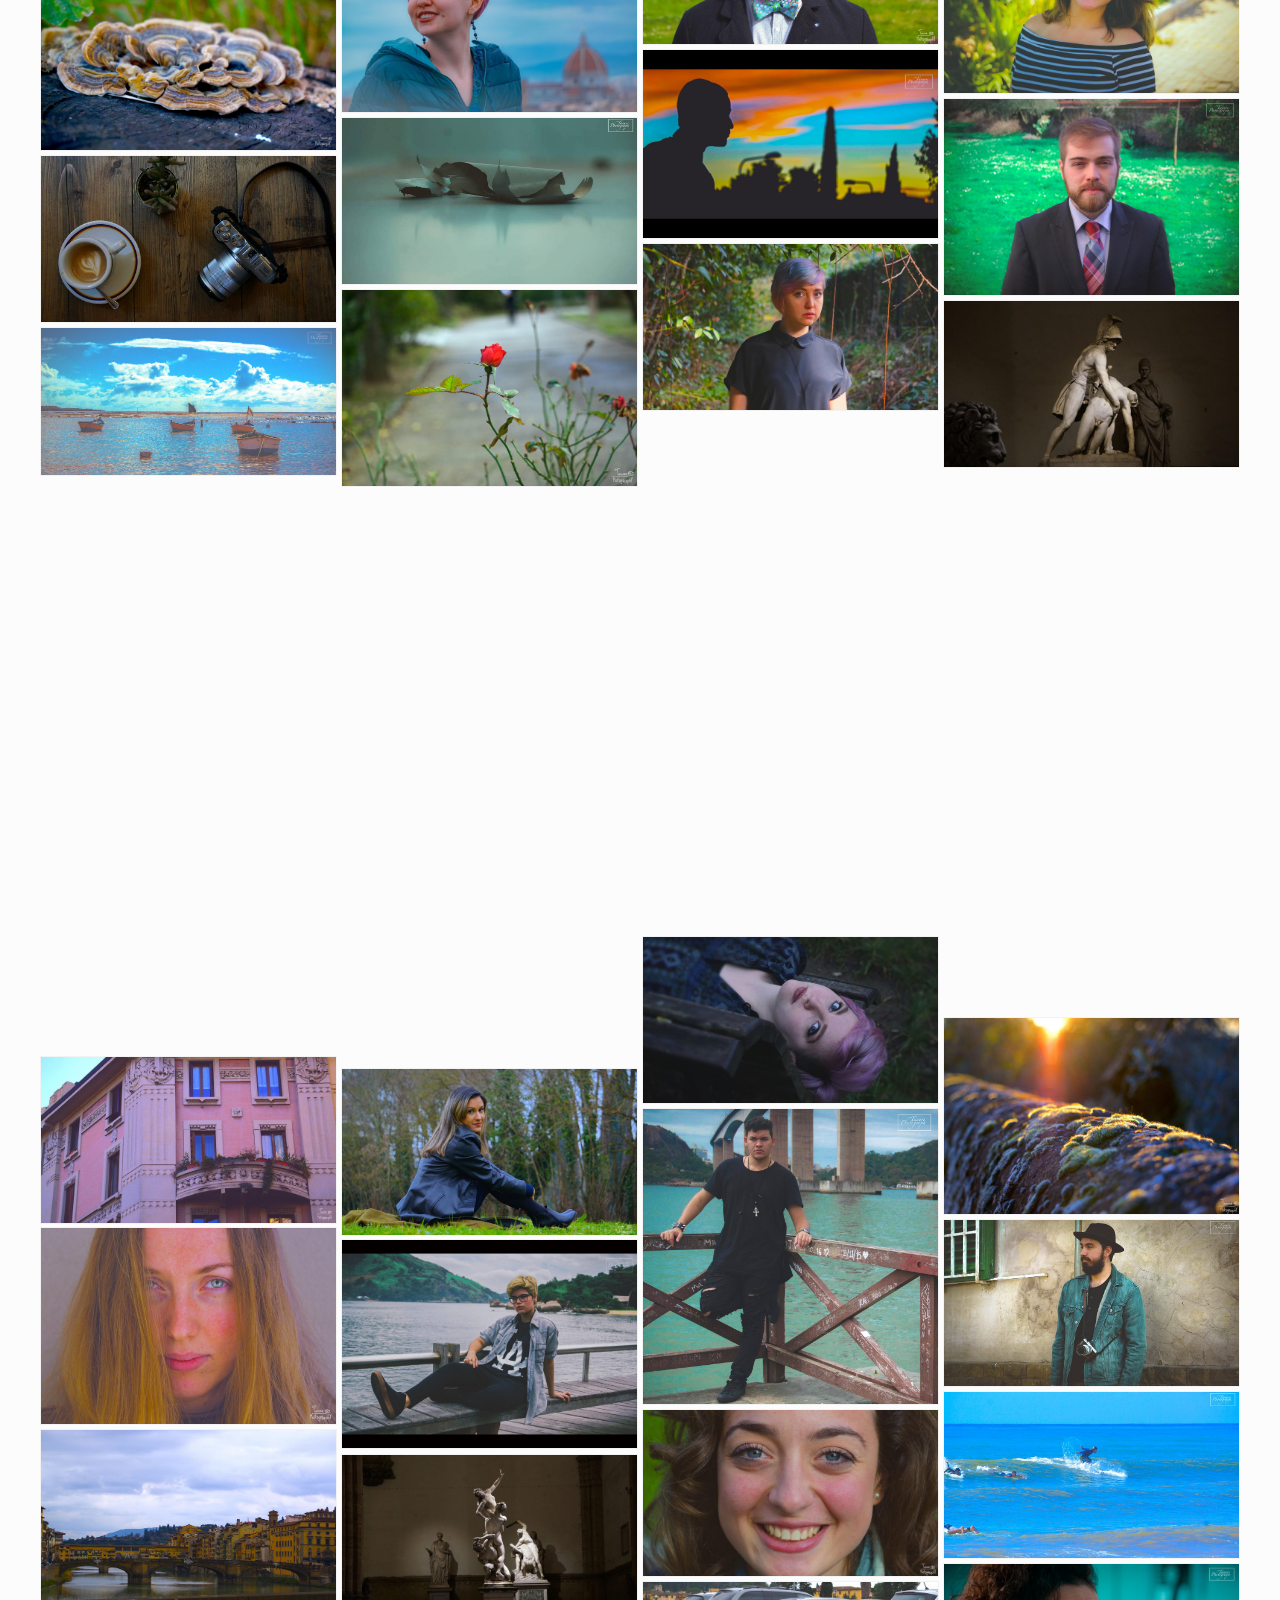
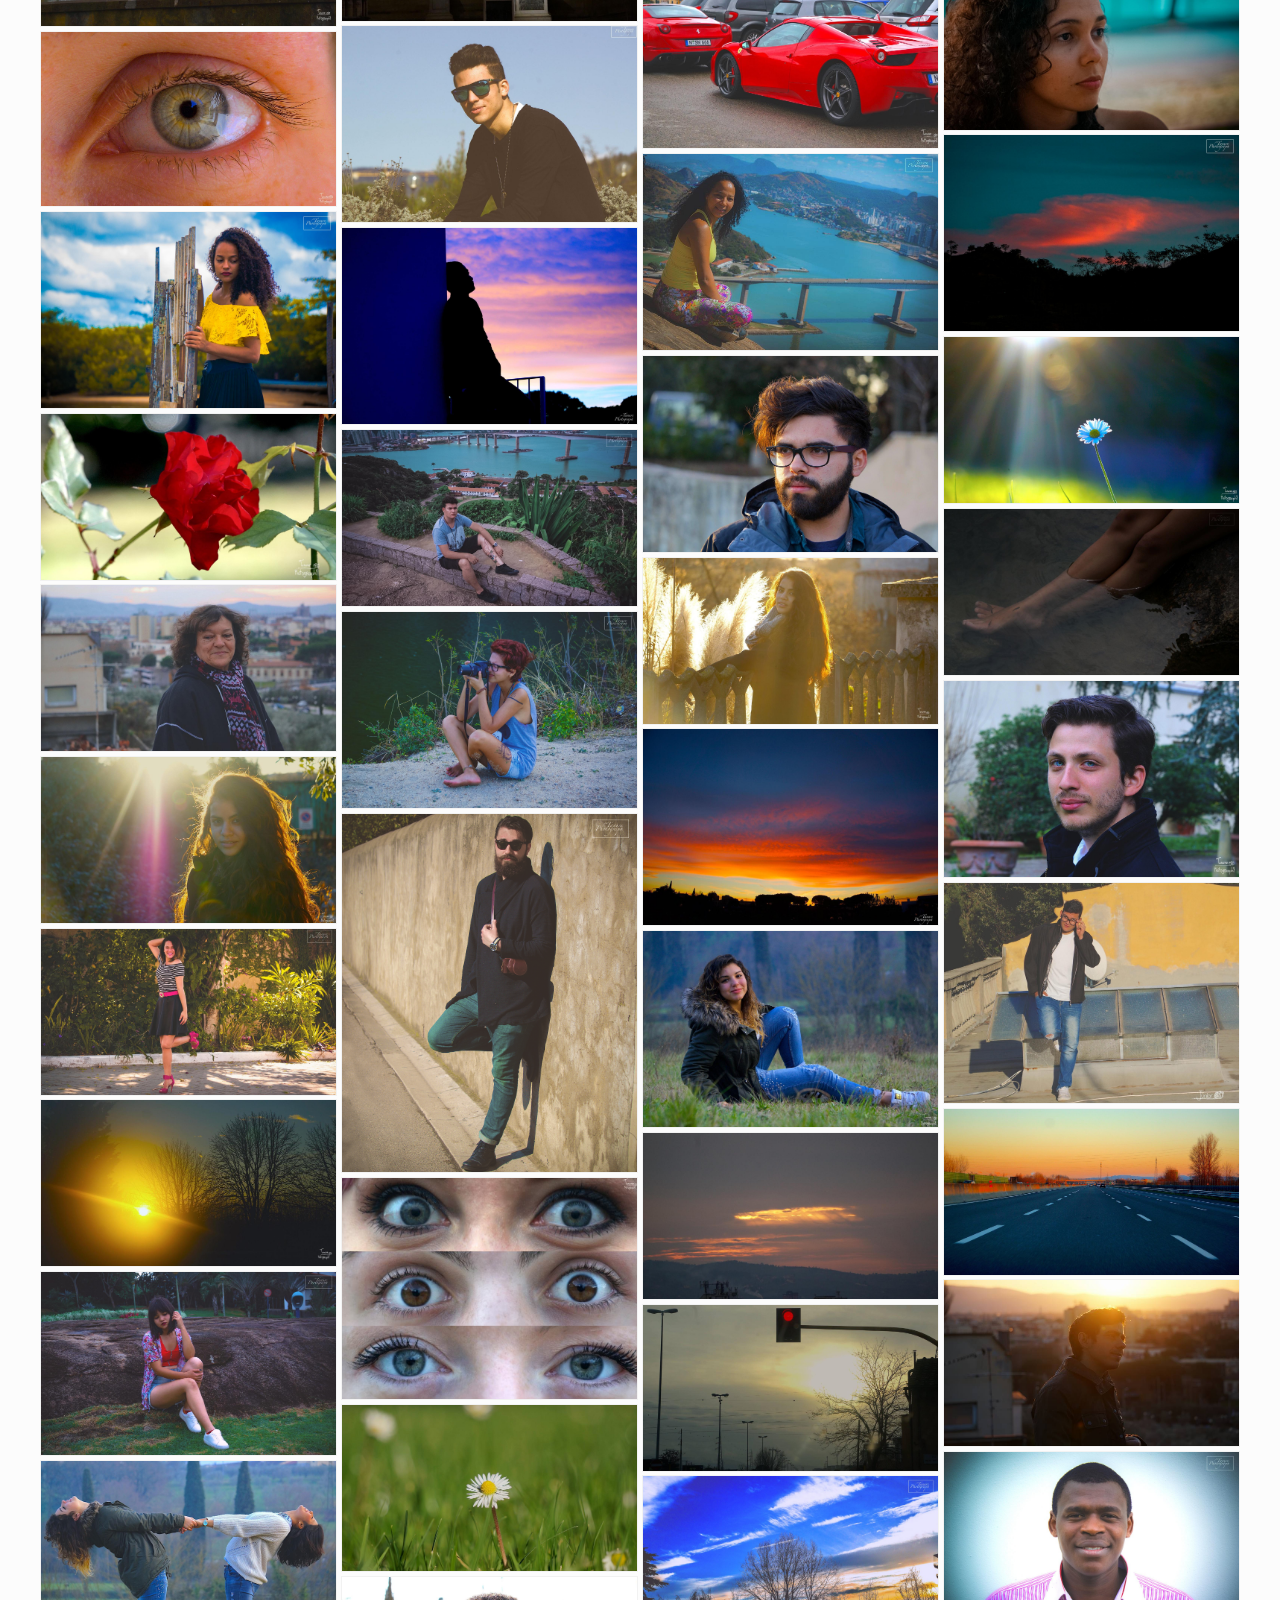
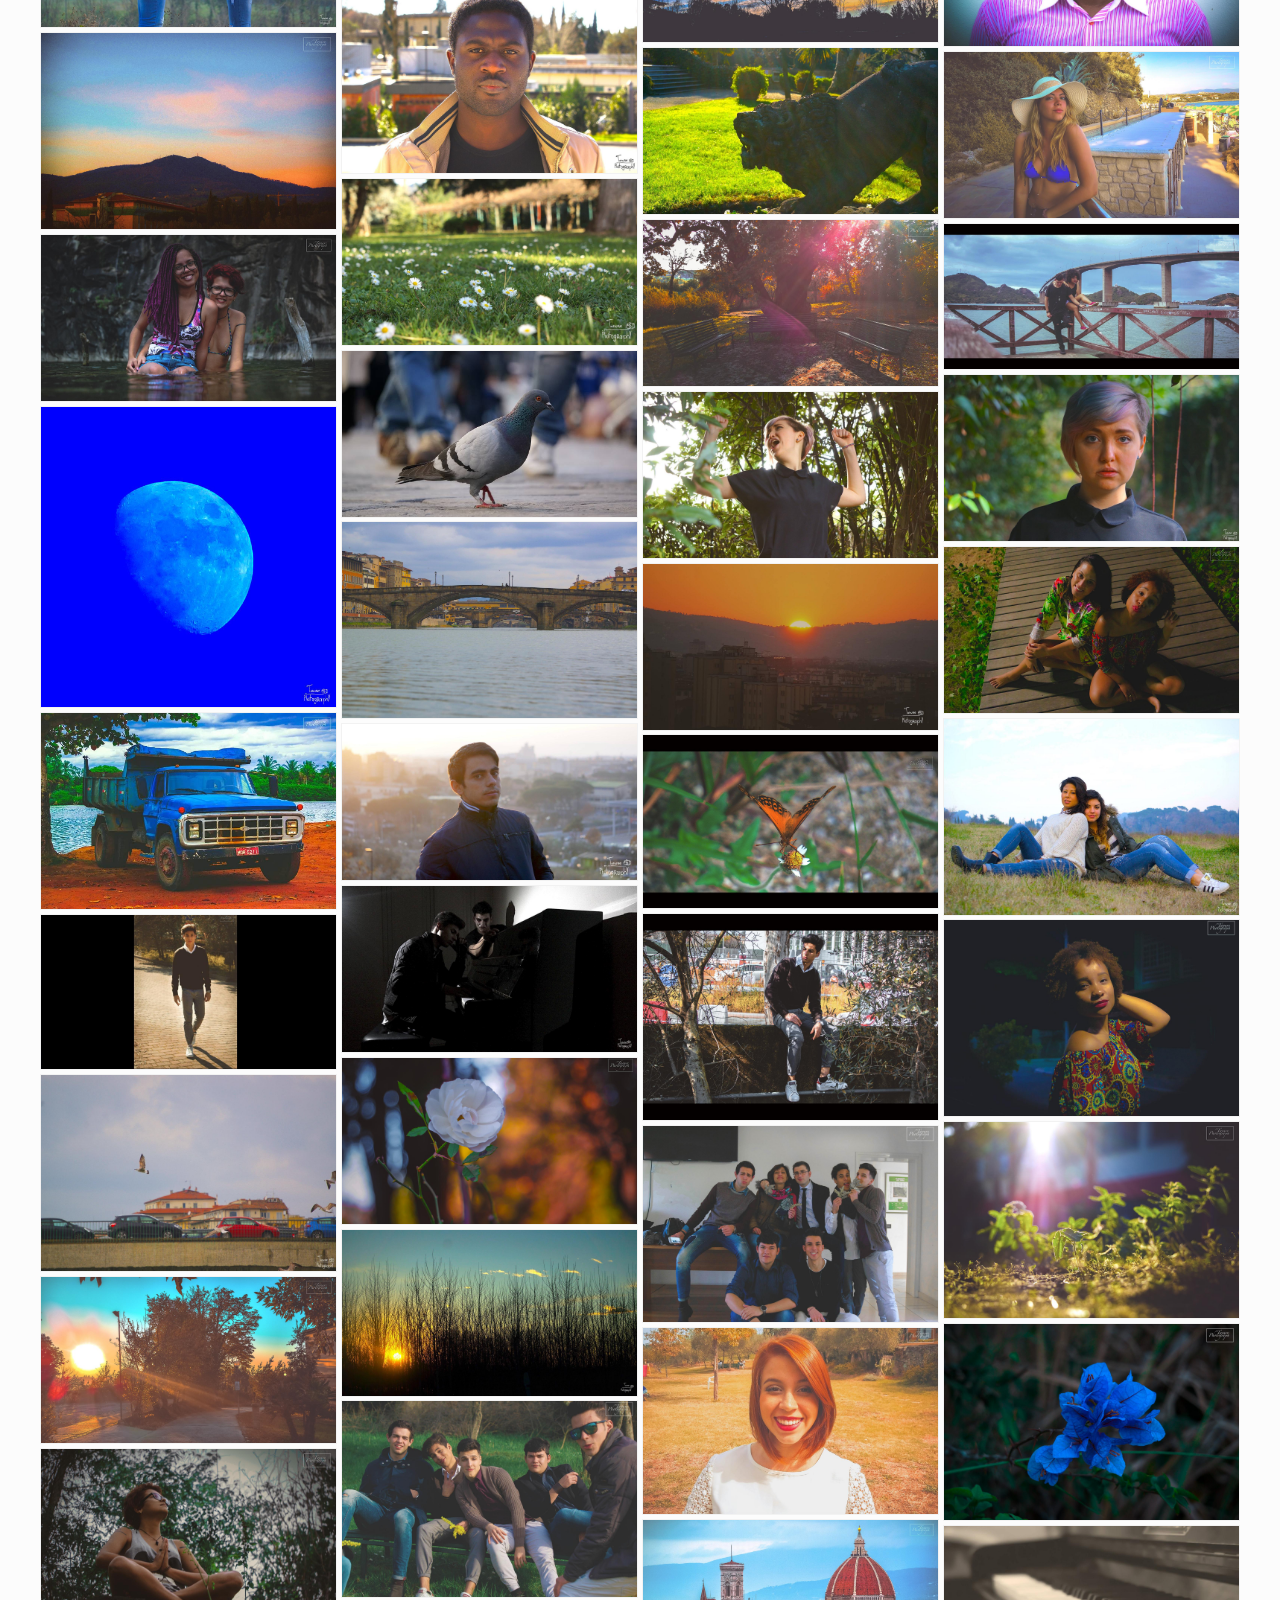
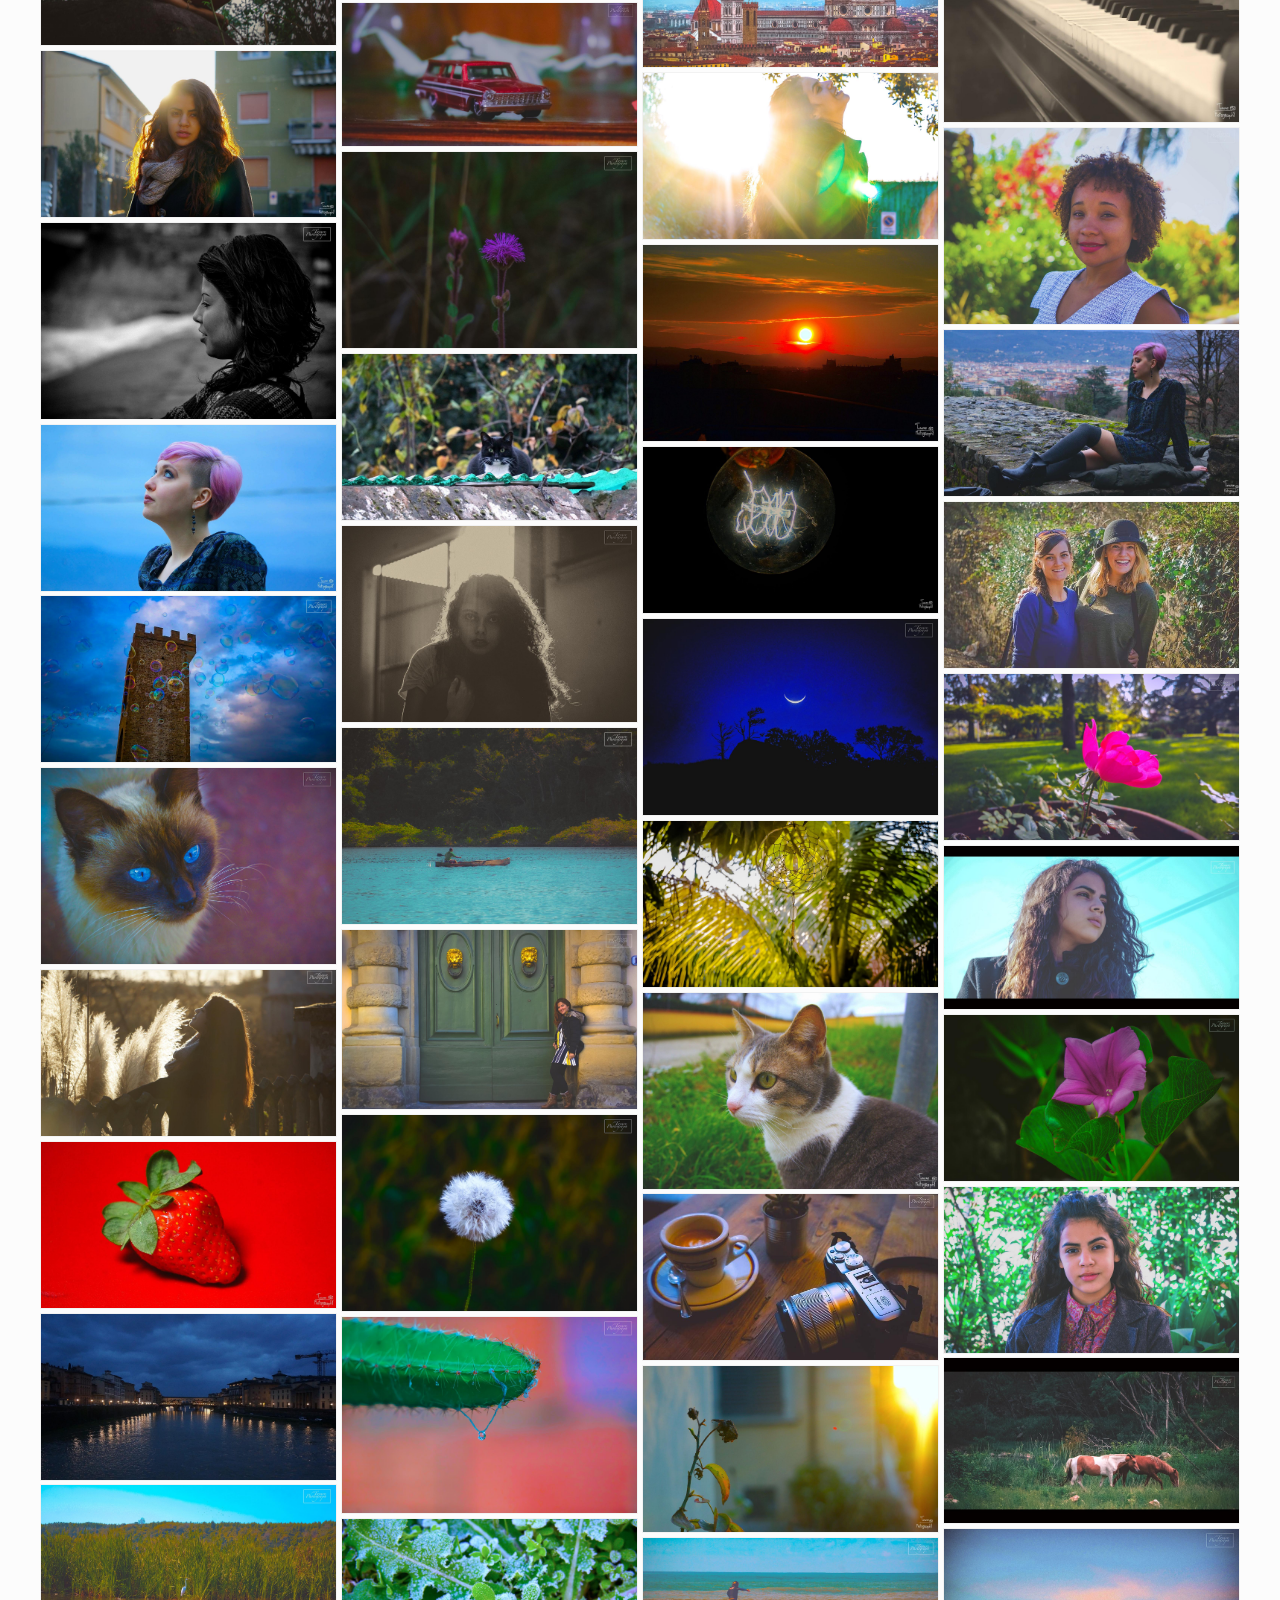
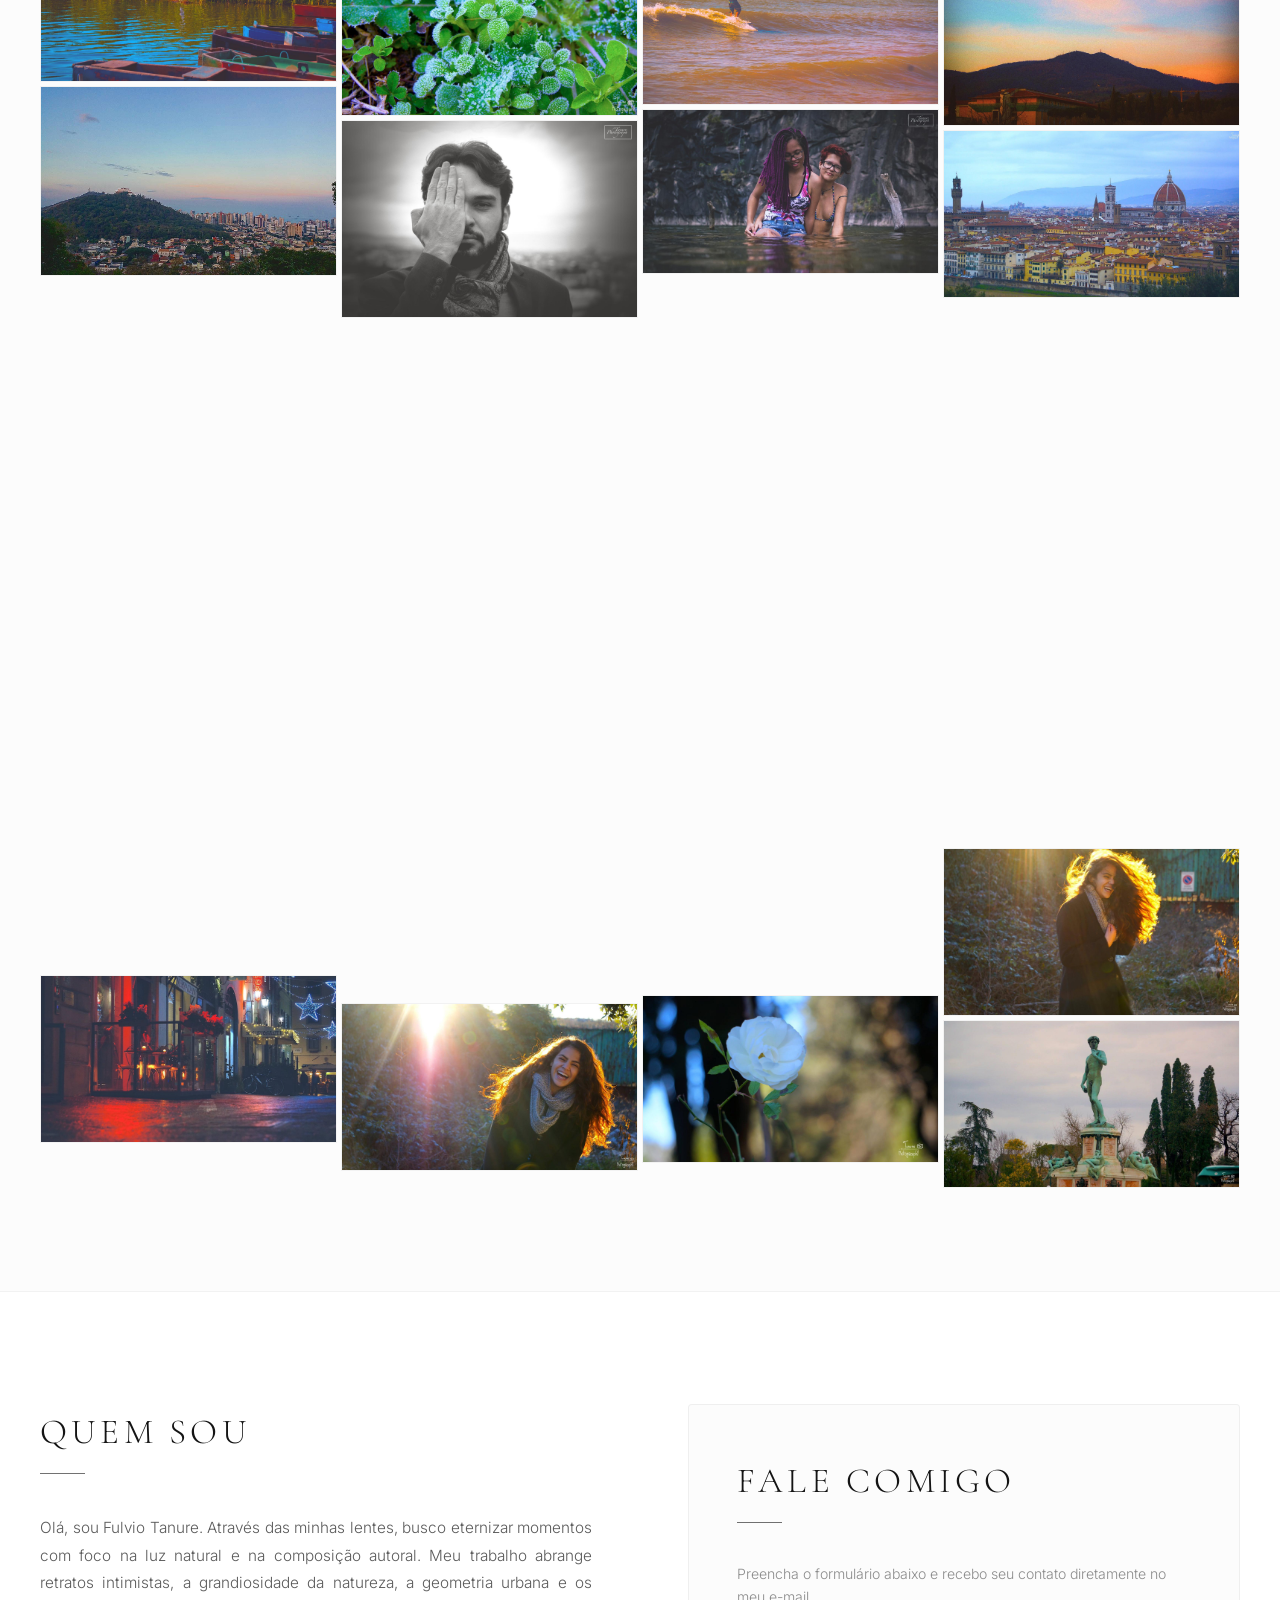
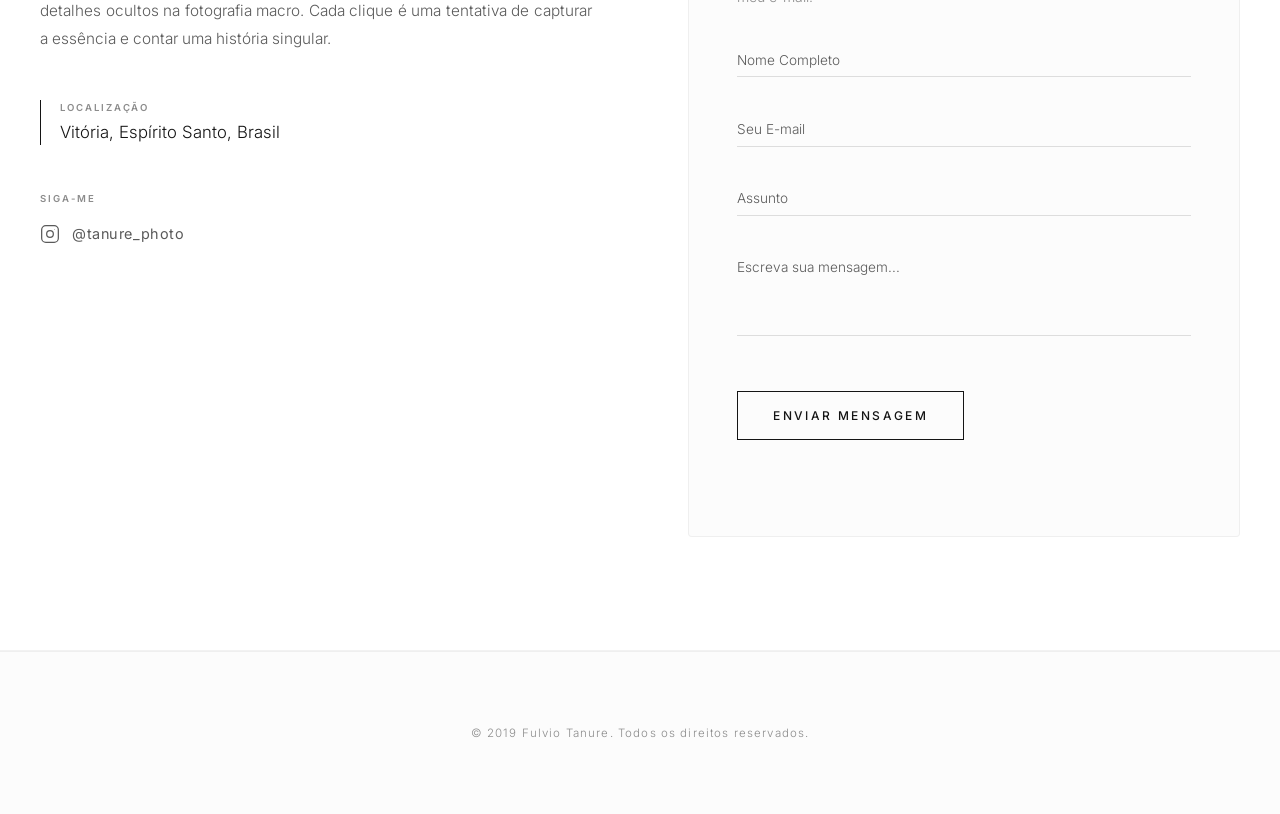
==== commit 7c78bcb8: "fix(base): add base href to WMacro and Fotografia pages for clean URL asset resolution" ====
--- a/PAGINAS/SITE_FOTO/index.html
+++ b/PAGINAS/SITE_FOTO/index.html
@@ -1,6 +1,7 @@
 <!DOCTYPE html>
 <html lang="pt-BR">
 <head>
+  <base href="/PAGINAS/SITE_FOTO/">
   <meta charset="UTF-8">
   <meta name="viewport" content="width=device-width, initial-scale=1.0">
 
